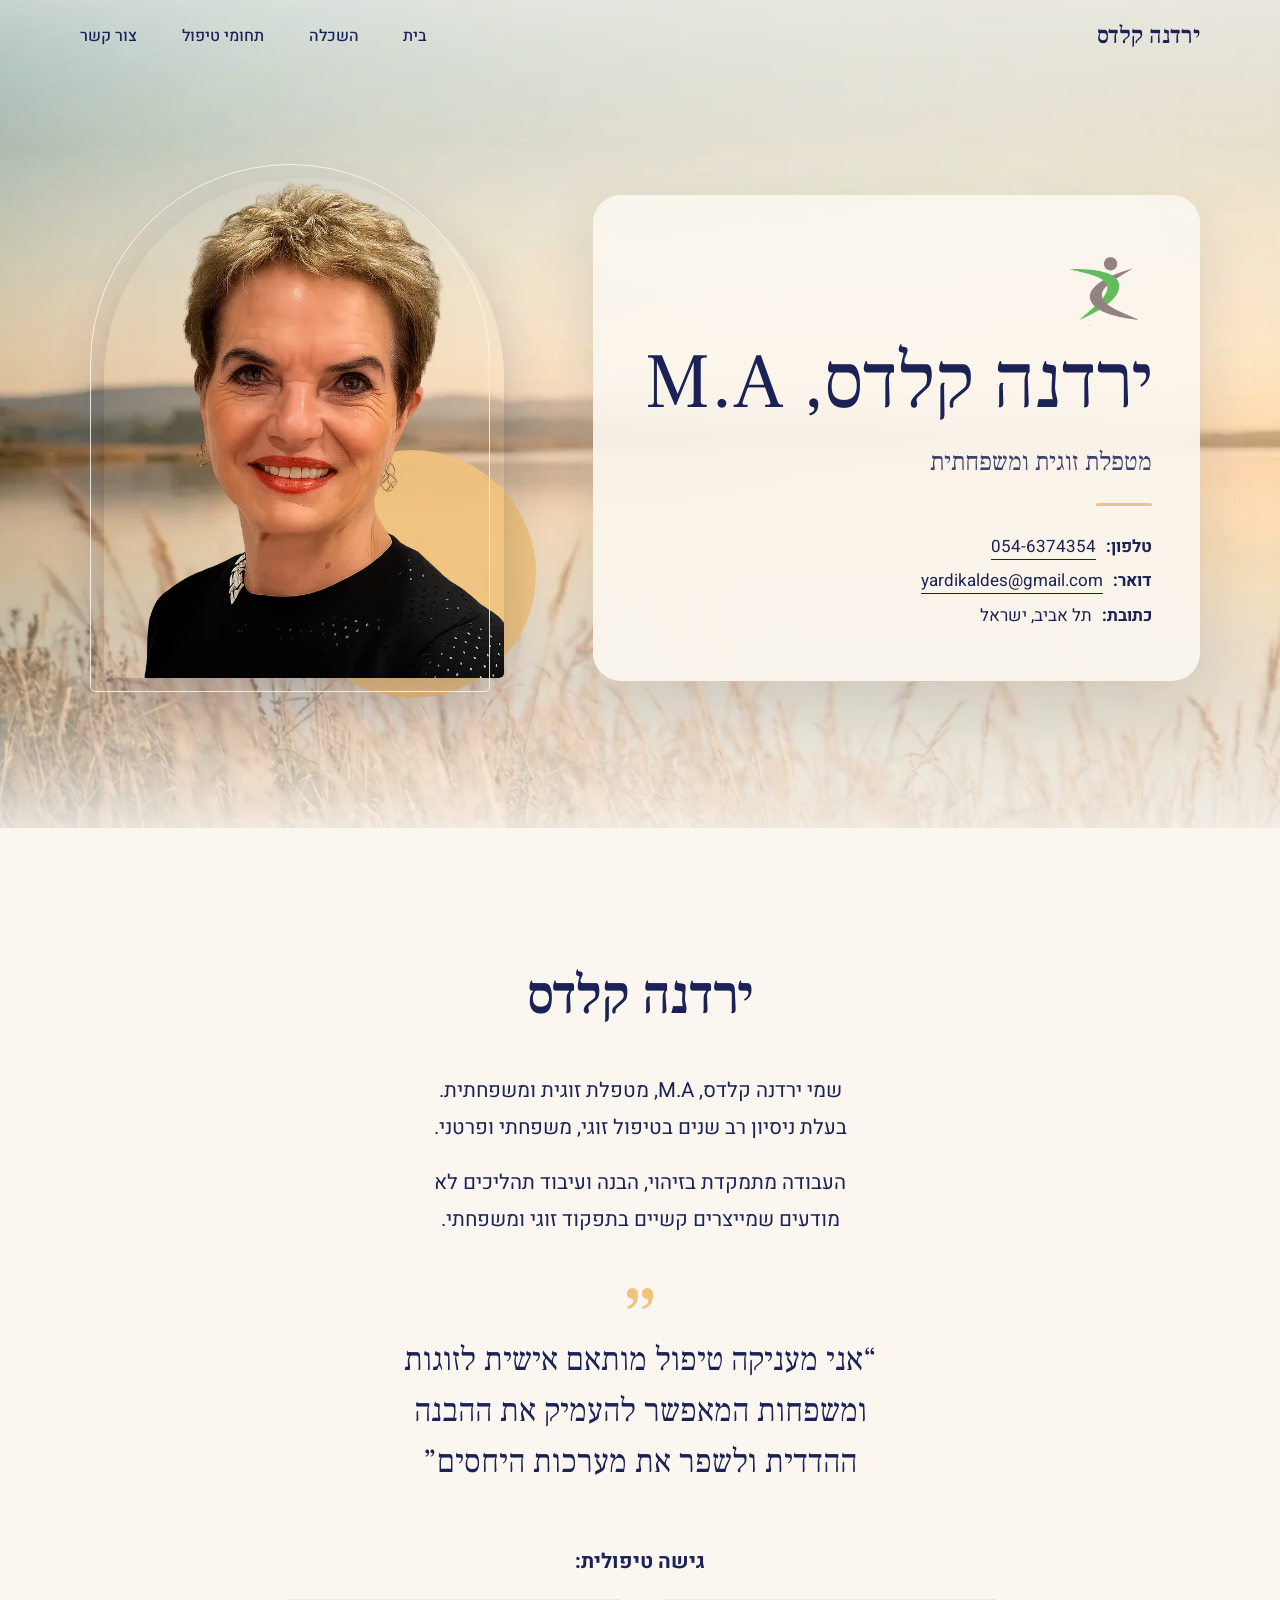
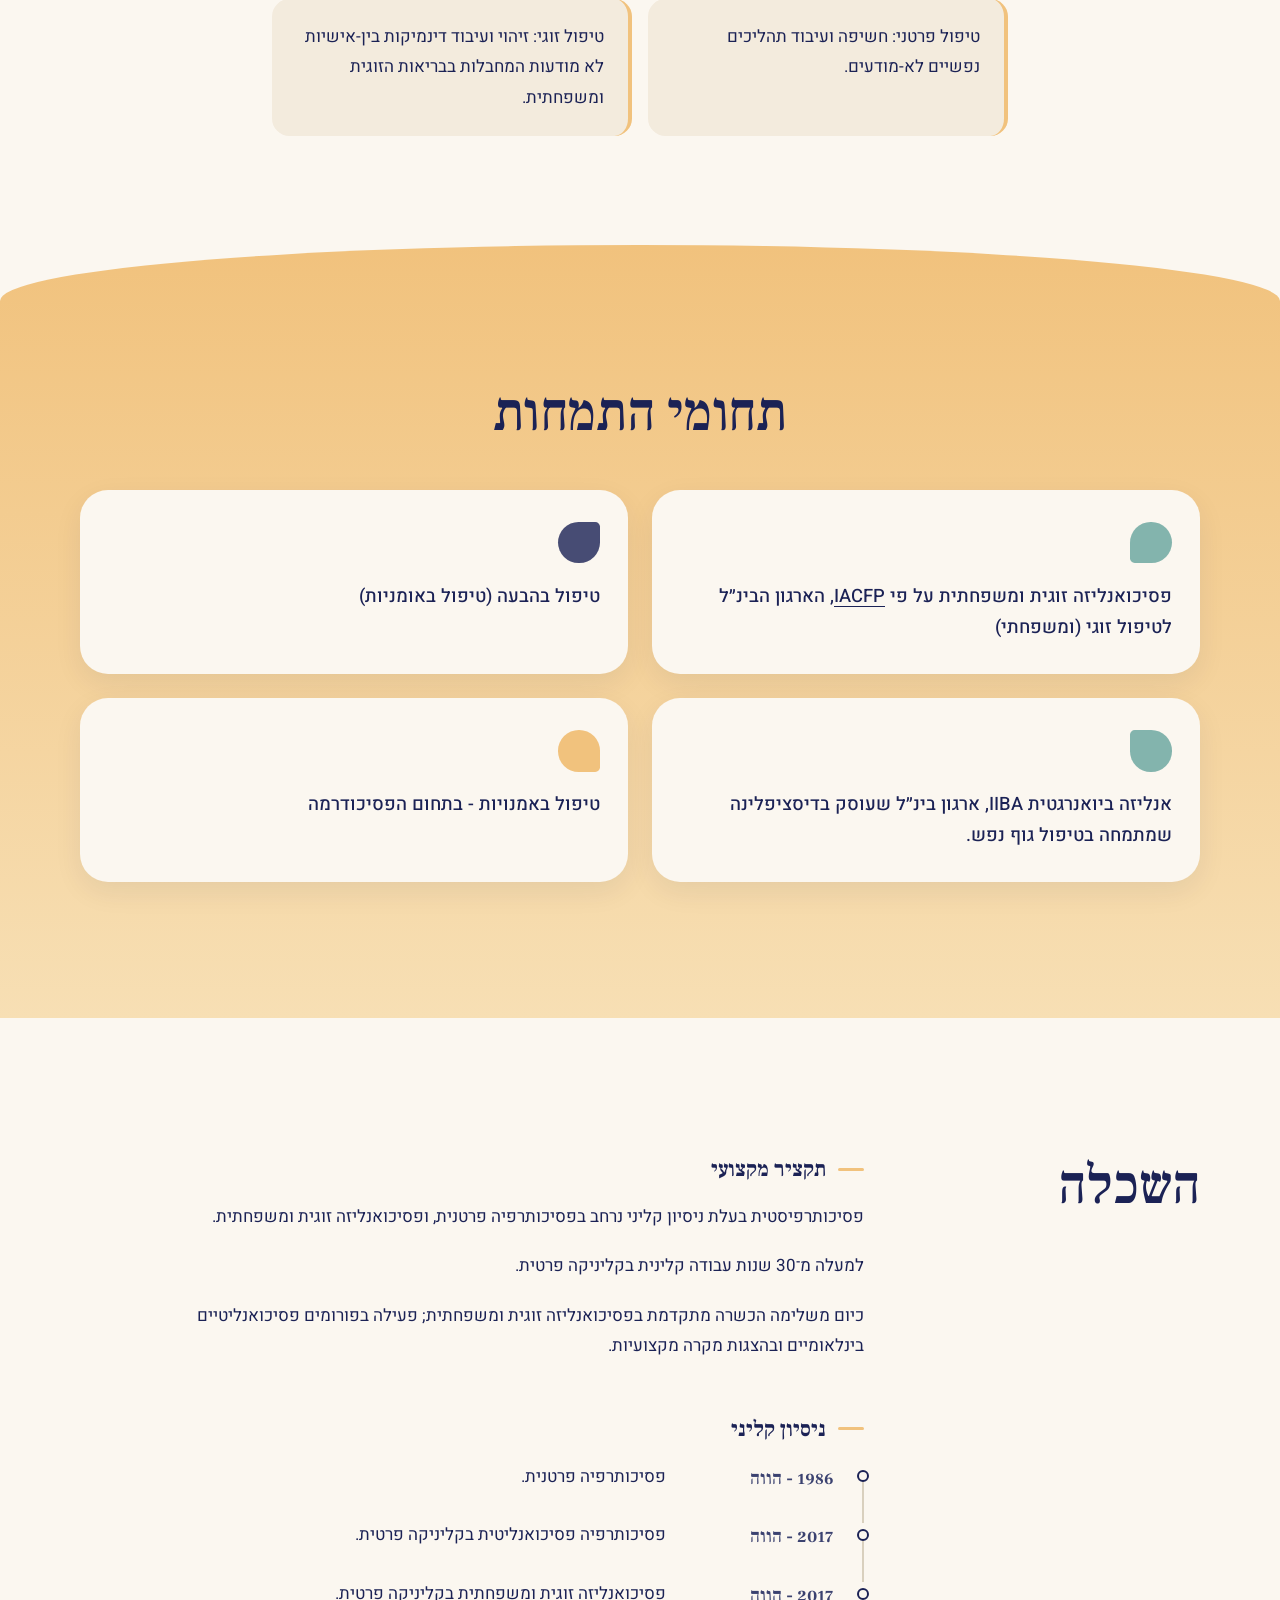
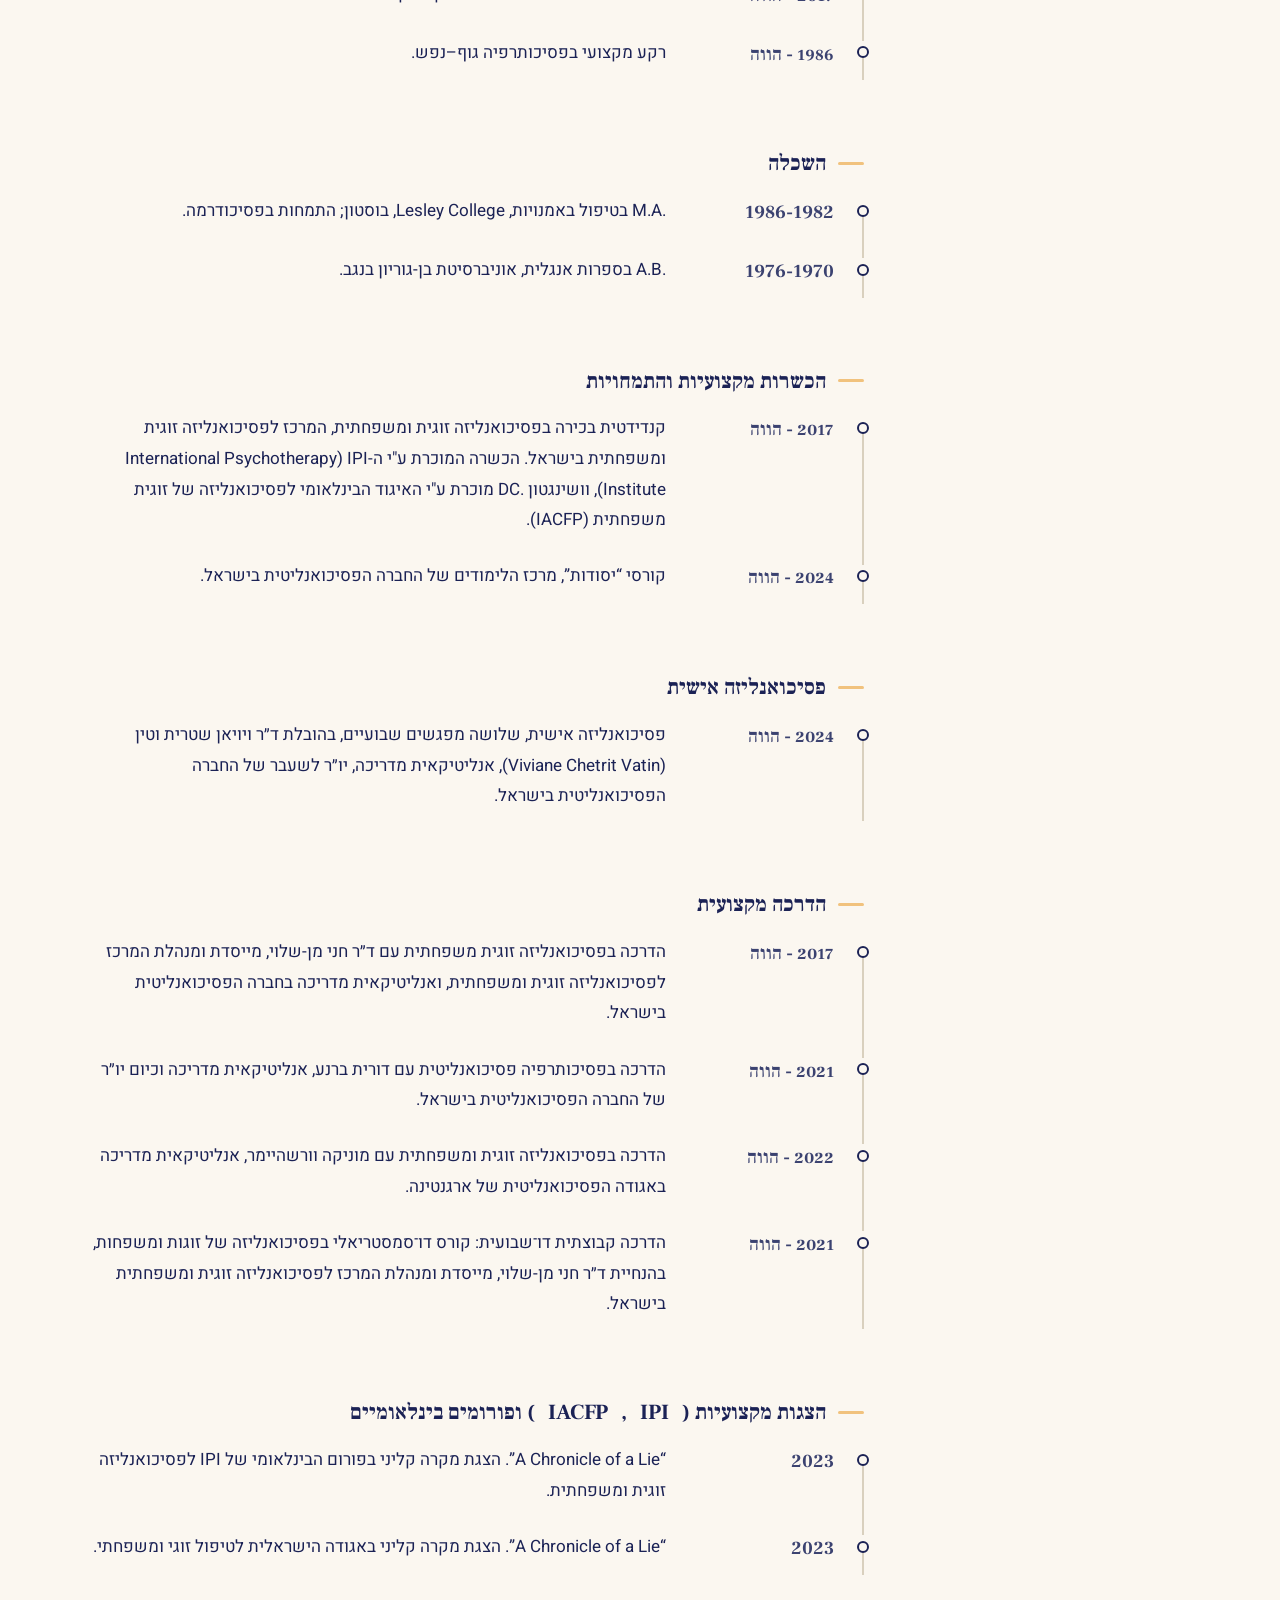
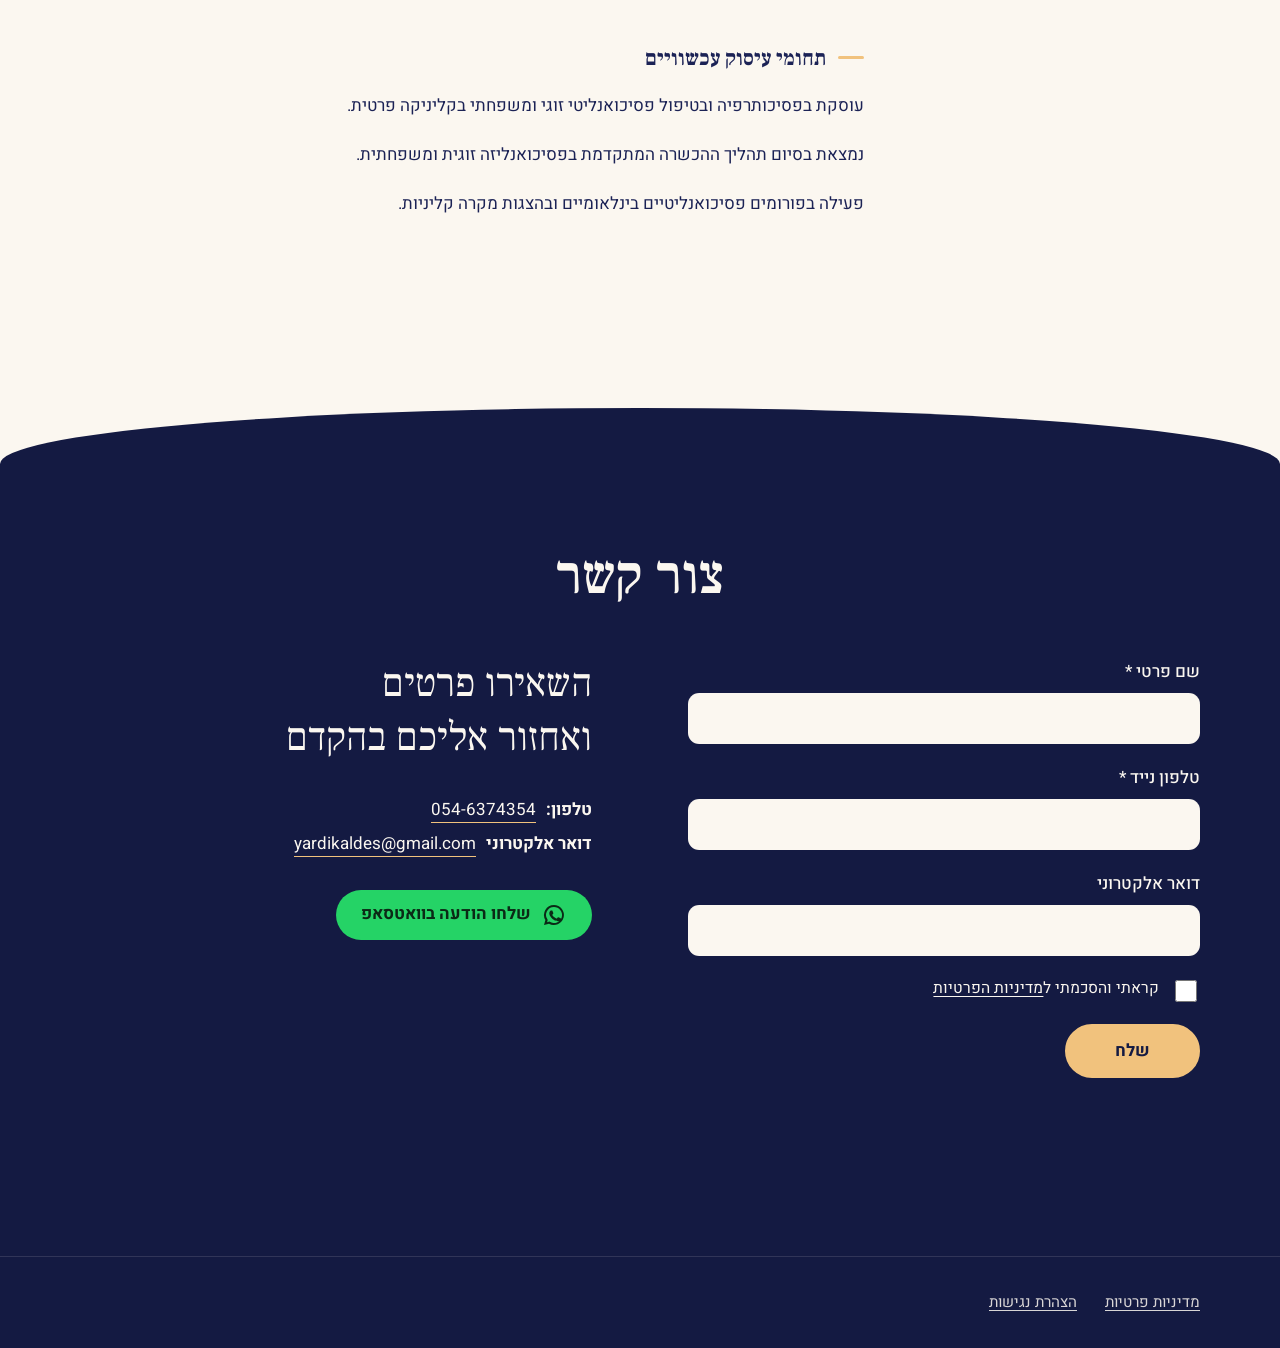
==== index.html @ c279a72e "Initial site: Hebrew single-page site for Yardena Kaldes Static HTML/CSS/JS generated from content/*" ====
<!DOCTYPE html>
<html lang="he" dir="rtl">
<head>
<meta charset="utf-8">
<meta name="viewport" content="width=device-width, initial-scale=1">
<title>ירדנה קלדס | מטפלת זוגית ומשפחתית</title>
<meta name="description" content="ירדנה קלדס M.A - מטפלת זוגית ומשפחתית">
<meta name="robots" content="noindex, nofollow">
<link rel="canonical" href="https://www.yardena-kaldes.com/">
<meta name="google-site-verification" content="xHPdpr_sbadGGnNC_z8FSd2xAfMQ8qjs7uREFKVyReg">
<meta property="og:title" content="ירדנה קלדס | מטפלת זוגית ומשפחתית">
<meta property="og:description" content="ירדנה קלדס M.A - מטפלת זוגית ומשפחתית">
<meta property="og:url" content="https://www.yardena-kaldes.com/">
<meta property="og:site_name" content="ירדנה קלדס">
<meta property="og:type" content="website">
<meta property="og:locale" content="he_IL">
<meta name="twitter:card" content="summary">
<link rel="icon" href="assets/favicon.svg" type="image/svg+xml">
<link rel="preload" href="fonts/heebo-hebrew-400-normal.woff2" as="font" type="font/woff2" crossorigin>
<link rel="stylesheet" href="css/fonts.css">
<link rel="stylesheet" href="css/style.css">
<script type="application/ld+json">{"@context":"https://schema.org","@type":"Psychotherapist","name":"ירדנה קלדס","jobTitle":"מטפלת זוגית ומשפחתית","telephone":"+972546374354","email":"yardikaldes@gmail.com","url":"https://www.yardena-kaldes.com/","address":{"@type":"PostalAddress","addressLocality":"תל אביב","addressCountry":"IL"}}</script>
</head>
<body>
<a class="skip-link" href="#main">לדלג לתוכן הראשי</a>
<header class="site-header">
  <div class="wrap header-inner">
    <a class="brand" href="#home">ירדנה קלדס</a>
    <button class="menu-toggle" type="button" aria-expanded="false" aria-controls="site-nav" data-open="תפריט" data-close="סגירת תפריט"><span class="menu-bars" aria-hidden="true"></span><span class="visually-hidden">תפריט</span></button>
    <nav id="site-nav" class="site-nav" aria-label="ניווט ראשי"><ul><li><a href="#home">בית</a></li><li><a href="#education">השכלה</a></li><li><a href="#specialties">תחומי טיפול</a></li><li><a href="#contact">צור קשר</a></li></ul></nav>
  </div>
</header>
<main id="main">
  <section id="home" class="hero" aria-labelledby="hero-title">
    <div class="hero-bg" aria-hidden="true"></div>
    <div class="wrap hero-inner">
      <div class="hero-card">
        <img class="hero-logo" src="assets/logo.webp" alt="" width="360" height="287">
        <h1 id="hero-title">ירדנה קלדס, M.A</h1>
        <p class="hero-sub">מטפלת זוגית ומשפחתית</p>
        <dl class="contact-list"><div><dt>טלפון:</dt><dd><a href="tel:+972546374354">054-6374354</a></dd></div><div><dt>דואר:</dt><dd><a href="mailto:yardikaldes@gmail.com">yardikaldes@gmail.com</a></dd></div><div><dt>כתובת:</dt><dd>תל אביב, ישראל</dd></div></dl>
      </div>
      <figure class="hero-portrait">
        <span class="portrait-disc" aria-hidden="true"></span>
        <span class="portrait-ring" aria-hidden="true"></span>
        <img class="hero-photo" src="assets/profile.webp" alt="ירדנה קלדס" width="720" height="970" fetchpriority="high">
      </figure>
    </div>
  </section>

  <section id="about" class="intro" aria-labelledby="about-title">
    <div class="wrap narrow reveal">
      <h2 id="about-title">ירדנה קלדס</h2>
      <p>שמי ירדנה קלדס, <bdi dir="ltr">M.A</bdi>, מטפלת זוגית ומשפחתית. בעלת ניסיון רב שנים בטיפול זוגי, משפחתי ופרטני.</p>
      <p>העבודה מתמקדת בזיהוי, הבנה ועיבוד תהליכים לא מודעים שמייצרים קשיים בתפקוד זוגי ומשפחתי.</p>
      <blockquote><p>“אני מעניקה טיפול מותאם אישית לזוגות ומשפחות המאפשר להעמיק את ההבנה ההדדית ולשפר את מערכות היחסים”</p></blockquote>
      <p class="approach-label">גישה טיפולית:</p>
      <ul class="approach"><li>טיפול פרטני: חשיפה ועיבוד תהליכים נפשיים לא-מודעים.</li><li>טיפול זוגי: זיהוי ועיבוד דינמיקות בין-אישיות לא מודעות המחבלות בבריאות הזוגית ומשפחתית.</li></ul>
    </div>
  </section>

  <section id="specialties" class="specialties" aria-labelledby="spec-title">
    <div class="wrap">
      <h2 id="spec-title">תחומי התמחות</h2>
      <ul class="cards"><li class="card reveal"><span class="card-mark" aria-hidden="true"></span><p>פסיכואנליזה זוגית ומשפחתית על פי <a href="https://aipcf.net/en" target="_blank" rel="noopener">IACFP</a>, הארגון הבינ״ל לטיפול זוגי (ומשפחתי)</p></li><li class="card reveal"><span class="card-mark" aria-hidden="true"></span><p>טיפול בהבעה (טיפול באומניות)</p></li><li class="card reveal"><span class="card-mark" aria-hidden="true"></span><p>אנליזה ביואנרגטית IIBA, ארגון בינ״ל שעוסק בדיסציפלינה שמתמחה בטיפול גוף נפש.</p></li><li class="card reveal"><span class="card-mark" aria-hidden="true"></span><p>טיפול באמנויות - בתחום הפסיכודרמה</p></li></ul>
    </div>
  </section>

  <section id="education" class="education" aria-labelledby="edu-title">
    <div class="wrap edu-layout">
      <div class="edu-head"><h2 id="edu-title">השכלה</h2></div>
      <div class="edu-body">
      <div class="edu-block reveal"><h3>תקציר מקצועי</h3><p>פסיכותרפיסטית בעלת ניסיון קליני נרחב בפסיכותרפיה פרטנית, ופסיכואנליזה זוגית ומשפחתית.</p><p>למעלה מ־30 שנות עבודה קלינית בקליניקה פרטית.</p><p>כיום משלימה הכשרה מתקדמת בפסיכואנליזה זוגית ומשפחתית; פעילה בפורומים פסיכואנליטיים בינלאומיים ובהצגות מקרה מקצועיות.</p></div>
      <div class="edu-block reveal"><h3>ניסיון קליני</h3><ol class="timeline"><li><span class="when">1986 - הווה</span><span class="what">פסיכותרפיה פרטנית.</span></li><li><span class="when">2017 - הווה</span><span class="what">פסיכותרפיה פסיכואנליטית בקליניקה פרטית.</span></li><li><span class="when">2017 - הווה</span><span class="what">פסיכואנליזה זוגית ומשפחתית בקליניקה פרטית.</span></li><li><span class="when">1986 - הווה</span><span class="what">רקע מקצועי בפסיכותרפיה גוף–נפש.</span></li></ol></div>
      <div class="edu-block reveal"><h3>השכלה</h3><ol class="timeline"><li><span class="when"><bdi dir="ltr">1986-1982</bdi></span><span class="what"><bdi dir="ltr">M.A.</bdi> בטיפול באמנויות, <bdi dir="ltr">Lesley College</bdi>, בוסטון; התמחות בפסיכודרמה.</span></li><li><span class="when"><bdi dir="ltr">1976-1970</bdi></span><span class="what"><bdi dir="ltr">A.B.</bdi> בספרות אנגלית, אוניברסיטת בן-גוריון בנגב.</span></li></ol></div>
      <div class="edu-block reveal"><h3>הכשרות מקצועיות והתמחויות</h3><ol class="timeline"><li><span class="when">2017 - הווה</span><span class="what">קנדידטית בכירה בפסיכואנליזה זוגית ומשפחתית, המרכז לפסיכואנליזה זוגית ומשפחתית בישראל. הכשרה המוכרת ע&quot;י ה-<bdi dir="ltr">IPI</bdi> (<bdi dir="ltr">International Psychotherapy Institute</bdi>), וושינגטון <bdi dir="ltr">DC.</bdi> מוכרת ע&quot;י האיגוד הבינלאומי לפסיכואנליזה של זוגית משפחתית (<bdi dir="ltr">IACFP</bdi>).</span></li><li><span class="when">2024 - הווה</span><span class="what">קורסי “יסודות”, מרכז הלימודים של החברה הפסיכואנליטית בישראל.</span></li></ol></div>
      <div class="edu-block reveal"><h3>פסיכואנליזה אישית</h3><ol class="timeline"><li><span class="when">2024 - הווה</span><span class="what">פסיכואנליזה אישית, שלושה מפגשים שבועיים, בהובלת ד״ר ויויאן שטרית וטין (<bdi dir="ltr">Viviane Chetrit Vatin</bdi>), אנליטיקאית מדריכה, יו״ר לשעבר של החברה הפסיכואנליטית בישראל.</span></li></ol></div>
      <div class="edu-block reveal"><h3>הדרכה מקצועית</h3><ol class="timeline"><li><span class="when">2017 - הווה</span><span class="what">הדרכה בפסיכואנליזה זוגית משפחתית עם ד״ר חני מן-שלוי, מייסדת ומנהלת המרכז לפסיכואנליזה זוגית ומשפחתית, ואנליטיקאית מדריכה בחברה הפסיכואנליטית בישראל.</span></li><li><span class="when">2021 - הווה</span><span class="what">הדרכה בפסיכותרפיה פסיכואנליטית עם דורית ברנע, אנליטיקאית מדריכה וכיום יו״ר של החברה הפסיכואנליטית בישראל.</span></li><li><span class="when">2022 - הווה</span><span class="what">הדרכה בפסיכואנליזה זוגית ומשפחתית עם מוניקה וורשהיימר, אנליטיקאית מדריכה באגודה הפסיכואנליטית של ארגנטינה.</span></li><li><span class="when">2021 - הווה</span><span class="what">הדרכה קבוצתית דו־שבועית: קורס דו־סמסטריאלי בפסיכואנליזה של זוגות ומשפחות, בהנחיית ד״ר חני מן-שלוי, מייסדת ומנהלת המרכז לפסיכואנליזה זוגית ומשפחתית בישראל.</span></li></ol></div>
      <div class="edu-block reveal"><h3>הצגות מקצועיות (<bdi dir="ltr">IPI</bdi>, <bdi dir="ltr">IACFP</bdi>) ופורומים בינלאומיים</h3><ol class="timeline"><li><span class="when">2023</span><span class="what">“<bdi dir="ltr">A Chronicle of a Lie</bdi>”. הצגת מקרה קליני בפורום הבינלאומי של <bdi dir="ltr">IPI</bdi> לפסיכואנליזה זוגית ומשפחתית.</span></li><li><span class="when">2023</span><span class="what">“<bdi dir="ltr">A Chronicle of a Lie</bdi>”. הצגת מקרה קליני באגודה הישראלית לטיפול זוגי ומשפחתי.</span></li></ol></div>
      <div class="edu-block reveal"><h3>תחומי עיסוק עכשוויים</h3><p>עוסקת בפסיכותרפיה ובטיפול פסיכואנליטי זוגי ומשפחתי בקליניקה פרטית.</p><p>נמצאת בסיום תהליך ההכשרה המתקדמת בפסיכואנליזה זוגית ומשפחתית.</p><p>פעילה בפורומים פסיכואנליטיים בינלאומיים ובהצגות מקרה קליניות.</p></div>
      </div>
    </div>
  </section>

  <section id="contact" class="contact" aria-labelledby="contact-title">
    <div class="wrap contact-inner">
      <h2 id="contact-title">צור קשר</h2>
      <div class="contact-grid">
        <form name="contact" method="POST" action="thanks.html" data-netlify="true" netlify-honeypot="bot-field" class="contact-form" data-success="ההודעה התקבלה" data-error="לא הצלחנו לשלוח את ההודעה. אפשר לפנות בטלפון או במייל.">
          <input type="hidden" name="form-name" value="contact">
          <p class="hp" aria-hidden="true"><label>Do not fill this out <input name="bot-field" tabindex="-1" autocomplete="off"></label></p>
          <div class="field"><label for="f-name">שם פרטי <span aria-hidden="true">*</span></label><input id="f-name" name="name" type="text" autocomplete="given-name" required aria-required="true"></div>
          <div class="field"><label for="f-phone">טלפון נייד <span aria-hidden="true">*</span></label><input id="f-phone" name="phone" type="tel" autocomplete="tel" dir="ltr" required aria-required="true"></div>
          <div class="field"><label for="f-email">דואר אלקטרוני</label><input id="f-email" name="email" type="email" autocomplete="email" dir="ltr"></div>
          <div class="field consent"><input id="f-consent" name="consent" type="checkbox" required aria-required="true"><label for="f-consent">קראתי והסכמתי ל<a href="privacy.html">מדיניות הפרטיות</a></label></div>
          <button type="submit">שלח</button>
          <p class="form-status" role="status" aria-live="polite"></p>
        </form>
        <div class="contact-details">
          <p class="lead">השאירו פרטים ואחזור אליכם בהקדם</p>
          <dl class="contact-list">
            <div><dt>טלפון:</dt><dd><a href="tel:+972546374354">054-6374354</a></dd></div>
            <div><dt>דואר אלקטרוני</dt><dd><a href="mailto:yardikaldes@gmail.com">yardikaldes@gmail.com</a></dd></div>
          </dl>
          <a class="btn-wa" href="https://wa.me/972546374354" target="_blank" rel="noopener"><svg viewBox="0 0 24 24" aria-hidden="true" focusable="false"><path fill="currentColor" d="M12 2a10 10 0 0 0-8.6 15.1L2 22l5-1.3A10 10 0 1 0 12 2Zm0 2a8 8 0 1 1-4.2 14.8l-.3-.2-2.4.6.6-2.3-.2-.3A8 8 0 0 1 12 4Zm-3 3.6c-.2 0-.5.1-.7.4-.3.3-1 1-1 2.4s1 2.8 1.2 3c.1.2 2 3.1 4.9 4.2 2.4.9 2.9.7 3.4.7.5-.1 1.7-.7 1.9-1.4.2-.7.2-1.2.2-1.4-.1-.1-.3-.2-.7-.4l-1.8-.9c-.3-.1-.5-.1-.7.2l-.8 1c-.2.2-.3.2-.6.1-.3-.2-1.2-.5-2.3-1.4-.8-.7-1.4-1.6-1.6-1.9-.1-.3 0-.4.1-.6l.5-.6c.1-.2.2-.3.3-.5.1-.2 0-.4 0-.5l-.8-2c-.2-.5-.4-.4-.6-.4Z"/></svg><span>שלחו הודעה בוואטסאפ</span></a>
        </div>
      </div>
    </div>
  </section>
</main>
<footer class="site-footer"><div class="wrap">
  <nav aria-label="מידע משפטי"><a href="privacy.html">מדיניות פרטיות</a> <a href="accessibility.html">הצהרת נגישות</a></nav>
</div></footer>
<!-- Accessibility widget (third-party, supplements the accessible build and does not replace it). Licence account is currently the site builder's, to be moved to the client. -->
<script src="https://cdn.enable.co.il/licenses/enable-L7759c07xz526q-1017-84226/init.js"></script>
<script src="js/main.js" defer></script>
</body>
</html>
---- css/fonts.css ----
@font-face{font-family:"Heebo";font-weight:300;font-style:normal;font-display:swap;src:url("../fonts/heebo-hebrew-300-normal.woff2") format("woff2");unicode-range:U+0590-05FF,U+200C-2010,U+20AA,U+25CC,U+FB1D-FB4F}
@font-face{font-family:"Heebo";font-weight:300;font-style:normal;font-display:swap;src:url("../fonts/heebo-latin-300-normal.woff2") format("woff2");unicode-range:U+0000-00FF,U+0131,U+0152-0153,U+02BB-02BC,U+02C6,U+02DA,U+02DC,U+2000-206F,U+2074,U+20AC,U+2122,U+2191,U+2193,U+2212,U+2215,U+FEFF,U+FFFD}
@font-face{font-family:"Heebo";font-weight:400;font-style:normal;font-display:swap;src:url("../fonts/heebo-hebrew-400-normal.woff2") format("woff2");unicode-range:U+0590-05FF,U+200C-2010,U+20AA,U+25CC,U+FB1D-FB4F}
@font-face{font-family:"Heebo";font-weight:400;font-style:normal;font-display:swap;src:url("../fonts/heebo-latin-400-normal.woff2") format("woff2");unicode-range:U+0000-00FF,U+0131,U+0152-0153,U+02BB-02BC,U+02C6,U+02DA,U+02DC,U+2000-206F,U+2074,U+20AC,U+2122,U+2191,U+2193,U+2212,U+2215,U+FEFF,U+FFFD}
@font-face{font-family:"Heebo";font-weight:500;font-style:normal;font-display:swap;src:url("../fonts/heebo-hebrew-500-normal.woff2") format("woff2");unicode-range:U+0590-05FF,U+200C-2010,U+20AA,U+25CC,U+FB1D-FB4F}
@font-face{font-family:"Heebo";font-weight:500;font-style:normal;font-display:swap;src:url("../fonts/heebo-latin-500-normal.woff2") format("woff2");unicode-range:U+0000-00FF,U+0131,U+0152-0153,U+02BB-02BC,U+02C6,U+02DA,U+02DC,U+2000-206F,U+2074,U+20AC,U+2122,U+2191,U+2193,U+2212,U+2215,U+FEFF,U+FFFD}
@font-face{font-family:"Heebo";font-weight:700;font-style:normal;font-display:swap;src:url("../fonts/heebo-hebrew-700-normal.woff2") format("woff2");unicode-range:U+0590-05FF,U+200C-2010,U+20AA,U+25CC,U+FB1D-FB4F}
@font-face{font-family:"Heebo";font-weight:700;font-style:normal;font-display:swap;src:url("../fonts/heebo-latin-700-normal.woff2") format("woff2");unicode-range:U+0000-00FF,U+0131,U+0152-0153,U+02BB-02BC,U+02C6,U+02DA,U+02DC,U+2000-206F,U+2074,U+20AC,U+2122,U+2191,U+2193,U+2212,U+2215,U+FEFF,U+FFFD}
@font-face{font-family:"Frank Ruhl Libre";font-weight:400;font-style:normal;font-display:swap;src:url("../fonts/frank-ruhl-libre-hebrew-400-normal.woff2") format("woff2");unicode-range:U+0590-05FF,U+200C-2010,U+20AA,U+25CC,U+FB1D-FB4F}
@font-face{font-family:"Frank Ruhl Libre";font-weight:400;font-style:normal;font-display:swap;src:url("../fonts/frank-ruhl-libre-latin-400-normal.woff2") format("woff2");unicode-range:U+0000-00FF,U+0131,U+0152-0153,U+02BB-02BC,U+02C6,U+02DA,U+02DC,U+2000-206F,U+2074,U+20AC,U+2122,U+2191,U+2193,U+2212,U+2215,U+FEFF,U+FFFD}
@font-face{font-family:"Frank Ruhl Libre";font-weight:500;font-style:normal;font-display:swap;src:url("../fonts/frank-ruhl-libre-hebrew-500-normal.woff2") format("woff2");unicode-range:U+0590-05FF,U+200C-2010,U+20AA,U+25CC,U+FB1D-FB4F}
@font-face{font-family:"Frank Ruhl Libre";font-weight:500;font-style:normal;font-display:swap;src:url("../fonts/frank-ruhl-libre-latin-500-normal.woff2") format("woff2");unicode-range:U+0000-00FF,U+0131,U+0152-0153,U+02BB-02BC,U+02C6,U+02DA,U+02DC,U+2000-206F,U+2074,U+20AC,U+2122,U+2191,U+2193,U+2212,U+2215,U+FEFF,U+FFFD}
@font-face{font-family:"Frank Ruhl Libre";font-weight:700;font-style:normal;font-display:swap;src:url("../fonts/frank-ruhl-libre-hebrew-700-normal.woff2") format("woff2");unicode-range:U+0590-05FF,U+200C-2010,U+20AA,U+25CC,U+FB1D-FB4F}
@font-face{font-family:"Frank Ruhl Libre";font-weight:700;font-style:normal;font-display:swap;src:url("../fonts/frank-ruhl-libre-latin-700-normal.woff2") format("woff2");unicode-range:U+0000-00FF,U+0131,U+0152-0153,U+02BB-02BC,U+02C6,U+02DA,U+02DC,U+2000-206F,U+2074,U+20AC,U+2122,U+2191,U+2193,U+2212,U+2215,U+FEFF,U+FFFD}
---- css/style.css ----
/* Yardena Kaldes: warm editorial clinic. Calm, spacious, quietly crafted. Mobile first, RTL via logical properties. */
:root {
  --ink: #1b2255;
  --ink-soft: #3b4270;
  --night: #141a42;
  --cream: #fbf7f0;
  --sand: #f3ebdd;
  --amber: #f1c27d;
  --amber-soft: #f7dfb4;
  --teal: #6fa8a2;
  --teal-soft: #dbebe8;
  --line: #d9d0be;
  --focus: #b4541a;
  --font-body: "Heebo", "Arial Hebrew", Arial, sans-serif;
  --font-head: "Frank Ruhl Libre", "Heebo", Georgia, serif;
  --gutter: clamp(1.25rem, 5vw, 3rem);
  --space-section: clamp(4.5rem, 11vw, 8.5rem);
  --radius: 1.75rem;
  --ease: cubic-bezier(.22, .7, .2, 1);
}

*, *::before, *::after { box-sizing: border-box; }
html { scroll-behavior: smooth; scroll-padding-top: 5.5rem; -webkit-text-size-adjust: 100%; }
body { margin: 0; background: var(--cream); color: var(--ink); font-family: var(--font-body); font-size: 1.0625rem; line-height: 1.8; }
img { max-width: 100%; height: auto; display: block; }
a { color: inherit; text-underline-offset: 0.22em; text-decoration-thickness: 1px; }
a:hover { text-decoration-thickness: 2px; }
:focus-visible { outline: 3px solid var(--focus); outline-offset: 3px; border-radius: 3px; }
.visually-hidden { position: absolute !important; width: 1px; height: 1px; margin: -1px; padding: 0; overflow: hidden; clip: rect(0 0 0 0); white-space: nowrap; border: 0; }
.wrap { width: 100%; max-width: 76rem; margin-inline: auto; padding-inline: var(--gutter); }
.narrow { max-width: 52rem; }

h1, h2, h3 { font-family: var(--font-head); font-weight: 500; line-height: 1.2; margin: 0 0 0.7em; }
h2 { font-size: clamp(2.1rem, 5.5vw, 3.4rem); letter-spacing: -0.005em; }
h3 { font-size: 1.35rem; font-weight: 700; line-height: 1.4; }
p { margin: 0 0 1.1em; text-wrap: pretty; }
h1, h2, h3, blockquote p, .lead { text-wrap: balance; }

.skip-link { position: absolute; inset-inline-start: 1rem; top: -5rem; z-index: 200; background: var(--ink); color: #fff; padding: 0.7rem 1.1rem; border-radius: 0 0 8px 8px; }
.skip-link:focus { top: 0; }

/* Header: floats over the hero, settles into cream on scroll */
.site-header { position: fixed; inset-inline: 0; top: 0; z-index: 100; transition: background .35s var(--ease), box-shadow .35s var(--ease); }
.site-header.is-scrolled, .site-header.is-solid { background: rgba(251, 247, 240, 0.94); backdrop-filter: blur(8px); box-shadow: 0 1px 0 var(--line); }
.header-inner { display: flex; align-items: center; justify-content: space-between; min-height: 4.5rem; gap: 1rem; }
.brand { font-family: var(--font-head); font-size: 1.5rem; font-weight: 500; text-decoration: none; }
.menu-toggle { width: 2.9rem; height: 2.9rem; border: 1px solid var(--line); border-radius: 50%; background: var(--cream); display: grid; place-items: center; cursor: pointer; }
.menu-bars, .menu-bars::before, .menu-bars::after { display: block; width: 1.2rem; height: 2px; background: var(--ink); content: ""; transition: transform .25s var(--ease); }
.menu-bars { position: relative; }
.menu-bars::before { position: absolute; top: -6px; }
.menu-bars::after { position: absolute; top: 6px; }
.menu-toggle[aria-expanded="true"] .menu-bars { background: transparent; }
.menu-toggle[aria-expanded="true"] .menu-bars::before { transform: translateY(6px) rotate(45deg); }
.menu-toggle[aria-expanded="true"] .menu-bars::after { transform: translateY(-6px) rotate(-45deg); }
.site-nav { position: absolute; inset-inline: 0; top: 100%; background: var(--cream); border-bottom: 1px solid var(--line); display: none; }
.site-nav.is-open { display: block; }
.site-nav ul { list-style: none; margin: 0; padding: 0.5rem var(--gutter) 1.25rem; }
.site-nav a { display: block; padding: 0.8rem 0; text-decoration: none; font-weight: 500; font-size: 1.1rem; }
@media (min-width: 52rem) {
  .menu-toggle { display: none; }
  .site-nav { position: static; display: block; background: none; border: 0; }
  .site-nav ul { display: flex; gap: clamp(1.5rem, 3.5vw, 3rem); padding: 0; }
  .site-nav a { position: relative; padding: 0.4rem 0; font-size: 1rem; }
  .site-nav a::after { content: ""; position: absolute; inset-inline: 0; bottom: 0; height: 2px; background: var(--amber); transform: scaleX(0); transform-origin: right; transition: transform .35s var(--ease); }
  .site-nav a:hover::after, .site-nav a:focus-visible::after { transform: scaleX(1); }
}

/* Hero: soft landscape plate, a calm card, an arched portrait */
.hero { position: relative; isolation: isolate; overflow: hidden; min-height: min(92svh, 62rem); display: flex; align-items: center; padding-block: 7rem 4rem; }
.hero-bg { position: absolute; inset: -4% 0; z-index: -1; background: linear-gradient(180deg, #b4d0d2 0%, #d9dccb 38%, #efdfc6 72%, var(--cream) 100%); will-change: transform; }
.hero-bg::after { content: ""; position: absolute; inset-inline: 0; bottom: 0; height: 64%; background: url("../assets/hero-bg-sm.webp") 62% 100% / cover no-repeat; -webkit-mask-image: linear-gradient(180deg, transparent 0, #000 28%); mask-image: linear-gradient(180deg, transparent 0, #000 28%); }
@media (min-width: 40rem) { .hero-bg::after { height: 100%; background-image: url("../assets/hero-bg.webp"); background-position: center bottom; -webkit-mask-image: none; mask-image: none; } }
.hero-bg::before { content: ""; position: absolute; inset: 0; z-index: 1; background: linear-gradient(180deg, rgba(251, 247, 240, .7) 0, rgba(251, 247, 240, 0) 20%, rgba(251, 247, 240, 0) 66%, var(--cream) 100%); }
.hero-inner { display: grid; gap: 2.5rem; align-items: center; width: 100%; }
.hero-card { background: rgba(251, 247, 240, 0.9); backdrop-filter: blur(10px); border-radius: var(--radius); padding: clamp(1.75rem, 4vw, 3rem); box-shadow: 0 1.5rem 4rem rgba(20, 26, 66, 0.12); }
.hero-logo { width: clamp(4.5rem, 12vw, 6.5rem); height: auto; margin-bottom: 1rem; }
.hero h1 { font-size: clamp(2.6rem, 8vw, 4.9rem); font-weight: 400; line-height: 1.05; margin-bottom: 0.2em; }
.hero-sub { font-family: var(--font-head); font-size: clamp(1.25rem, 2.6vw, 1.6rem); color: var(--ink-soft); margin-bottom: 1.5rem; }
.hero-sub::after { content: ""; display: block; width: 3.5rem; height: 3px; background: var(--amber); margin-top: 1.1rem; border-radius: 2px; }
.contact-list { margin: 0; }
.contact-list > div { display: flex; flex-wrap: wrap; gap: 0.6rem; padding-block: 0.12rem; }
.contact-list dt { font-weight: 700; }
.contact-list dd { margin: 0; }
.contact-list a { text-decoration: none; border-bottom: 1px solid currentColor; }
.contact-list a:hover { border-bottom-width: 2px; }

.hero-portrait { position: relative; margin: 0; width: min(100%, 22rem); margin-inline: auto; padding: 0 0 1.25rem; }
.hero-photo { position: relative; z-index: 2; width: 100%; aspect-ratio: 4 / 5; object-fit: cover; object-position: top center; border-radius: 999px 999px 1.5rem 1.5rem; box-shadow: 0 1.75rem 3.5rem rgba(20, 26, 66, 0.22); }
.portrait-disc { position: absolute; z-index: 1; inset-inline-start: -8%; bottom: 0; width: 62%; aspect-ratio: 1; border-radius: 50%; background: var(--amber); opacity: 0.9; }
.portrait-ring { position: absolute; z-index: 3; inset: -0.9rem 0.9rem 0.4rem -0.9rem; border: 1.5px solid rgba(251, 247, 240, 0.85); border-radius: 999px 999px 1.7rem 1.7rem; pointer-events: none; }
@media (min-width: 52rem) {
  .hero-inner { grid-template-columns: 1.15fr 0.85fr; gap: 4rem; }
  .hero-portrait { margin-inline: 0; width: min(100%, 25rem); justify-self: center; }
}

/* Intro */
.intro { padding-block: var(--space-section) calc(var(--space-section) * 0.8); }
.intro h2 { text-align: center; margin-bottom: 0.8em; }
.intro p { font-size: 1.28rem; text-align: center; text-wrap: balance; max-width: 38rem; margin-inline: auto; margin-bottom: 0.9em; }
blockquote { position: relative; margin: 3.25rem auto 3rem; max-width: 42rem; padding: 2.8rem 1rem 0.5rem; text-align: center; }
blockquote::before { content: "\201D"; position: absolute; top: -0.9rem; inset-inline: 0; font-family: var(--font-head); font-size: 6rem; line-height: 1; color: var(--amber); }
.intro blockquote p { margin: 0 auto; max-width: none; font-family: var(--font-head); font-size: clamp(1.5rem, 3.4vw, 2.05rem); line-height: 1.55; font-weight: 400; }
.approach-label { font-weight: 700; margin-bottom: 1rem; text-align: center; }
.approach { list-style: none; margin: 0; padding: 0; display: grid; gap: 1rem; }
.approach li { padding: 1.4rem 1.5rem; background: var(--sand); border-radius: 1.1rem; border-inline-start: 4px solid var(--amber); }
@media (min-width: 44rem) { .approach { grid-template-columns: 1fr 1fr; } }

/* Specialties */
.specialties { position: relative; background: linear-gradient(180deg, var(--amber) 0%, var(--amber-soft) 100%); padding-block: var(--space-section); border-radius: 50% 50% 0 0 / 3.5rem 3.5rem 0 0; }
.specialties h2 { text-align: center; margin-bottom: 2.75rem; }
.cards { list-style: none; margin: 0; padding: 0; display: grid; gap: 1.1rem; }
.card { position: relative; background: var(--cream); border-radius: var(--radius); padding: 2rem 1.75rem 1.9rem; font-weight: 500; font-size: 1.15rem; line-height: 1.7; box-shadow: 0 0.6rem 1.8rem rgba(20, 26, 66, 0.07); transition: transform .4s var(--ease), box-shadow .4s var(--ease); }
.card p { margin: 0; }
.card:hover { transform: translateY(-4px); box-shadow: 0 1.2rem 2.6rem rgba(20, 26, 66, 0.12); }
.card-mark { display: block; width: 2.6rem; height: 2.6rem; margin-bottom: 1.1rem; border-radius: 50% 50% 50% 0.3rem; background: var(--teal); opacity: 0.85; }
.card:nth-child(2) .card-mark { border-radius: 50% 0.3rem 50% 50%; background: var(--ink); opacity: 0.8; }
.card:nth-child(3) .card-mark { border-radius: 0.3rem 50% 50% 50%; }
.card:nth-child(4) .card-mark { border-radius: 50% 50% 0.3rem 50%; background: var(--amber); opacity: 1; }
@media (min-width: 44rem) { .cards { grid-template-columns: 1fr 1fr; gap: 1.5rem; } }

/* Education */
.education { padding-block: var(--space-section); }
.edu-layout { display: grid; gap: 2.5rem; }
.edu-head h2 { margin: 0; }
.edu-block { margin-bottom: 3.25rem; }
.edu-block h3 { display: flex; align-items: center; gap: 0.8rem; margin-bottom: 1.1rem; }
.edu-block h3::before { content: ""; flex: none; width: 1.6rem; height: 3px; border-radius: 2px; background: var(--amber); }
.edu-block p { max-width: 42rem; }
.timeline { list-style: none; margin: 0; padding: 0; }
.timeline li { position: relative; display: grid; gap: 0.15rem; padding: 0 1.5rem 1.6rem 0; border-inline-start: 0; }
.timeline li::before { content: ""; position: absolute; inset-inline-start: 0; top: 0.65rem; bottom: -0.2rem; width: 2px; background: var(--line); }
.timeline li::after { content: ""; position: absolute; inset-inline-start: -0.32rem; top: 0.55rem; width: 0.75rem; height: 0.75rem; border-radius: 50%; background: var(--cream); border: 2px solid var(--ink); }
.timeline li { padding-inline-start: 1.9rem; padding-inline-end: 0; }
.timeline li:last-child::before { bottom: 1rem; }
.when { font-family: var(--font-head); font-weight: 700; font-size: 1.15rem; color: var(--ink-soft); white-space: nowrap; }
.what { max-width: 40rem; }
@media (min-width: 60rem) {
  .edu-layout { grid-template-columns: 16rem 1fr; gap: 5rem; align-items: start; }
  .edu-head { position: sticky; top: 7rem; }
  .timeline li { grid-template-columns: 9rem 1fr; gap: 1.5rem; }
}

/* Contact: the page settles into a deep, quiet close */
.contact { background: var(--night); color: var(--cream); padding-block: var(--space-section); border-radius: 50% 50% 0 0 / 3.5rem 3.5rem 0 0; }
.contact h2 { text-align: center; margin-bottom: 3rem; }
.contact-grid { display: grid; gap: 3rem; }
@media (min-width: 52rem) { .contact-grid { grid-template-columns: 1fr 1fr; gap: 6rem; align-items: start; } }
.lead { font-family: var(--font-head); font-size: clamp(1.7rem, 4vw, 2.5rem); line-height: 1.35; margin-bottom: 1.75rem; }
.contact .contact-list a { border-bottom-color: var(--amber); }
.field { margin-bottom: 1.2rem; }
.field label { display: block; margin-bottom: 0.35rem; font-weight: 500; }
.field input[type="text"], .field input[type="tel"], .field input[type="email"] {
  width: 100%; min-height: 3.1rem; padding: 0.5rem 0.9rem; font: inherit; color: var(--ink);
  background: var(--cream); border: 2px solid transparent; border-radius: 0.7rem;
}
.field input:focus-visible { outline: 3px solid var(--amber); outline-offset: 2px; }
.field.consent { display: flex; gap: 0.7rem; align-items: flex-start; }
.field.consent input { width: 1.4rem; height: 1.4rem; margin-top: 0.3rem; accent-color: var(--amber); flex: none; }
.field.consent label { margin: 0; font-weight: 400; font-size: 0.98rem; }
button[type="submit"] { min-height: 3.1rem; padding: 0.6rem 3rem; font: inherit; font-weight: 700; color: var(--night); background: var(--amber); border: 2px solid var(--amber); border-radius: 999px; cursor: pointer; transition: background .25s var(--ease), color .25s var(--ease), transform .25s var(--ease); }
button[type="submit"]:hover { background: transparent; color: var(--amber); }
button[type="submit"]:active { transform: scale(0.98); }
.form-status { margin: 1rem 0 0; font-weight: 500; min-height: 1.5em; }
.form-status.is-ok { color: #9be3b4; }
.form-status.is-error { color: #ffb4a8; }
.hp { position: absolute; inset-inline-start: -9999px; width: 1px; height: 1px; overflow: hidden; }

/* Footer and text pages */
.site-footer { background: var(--night); color: rgba(251, 247, 240, 0.85); padding-block: 2rem; border-top: 1px solid rgba(251, 247, 240, 0.12); font-size: 0.95rem; }
.site-footer nav { display: flex; gap: 1.75rem; flex-wrap: wrap; }
.text-page { padding-block: 9rem var(--space-section); min-height: 70vh; }
.text-page h1 { font-size: clamp(2.2rem, 6vw, 3.4rem); }
.text-page h2 { font-size: 1.5rem; margin-top: 2.25rem; }
.site-header.is-solid { background: rgba(251, 247, 240, 0.94); }

/* Motion: quiet, meaningful, and only when the user has not asked for less */
.js-reveal .reveal { opacity: 0; transform: translateY(16px); transition: opacity .8s var(--ease), transform .8s var(--ease); }
.js-reveal .reveal.is-visible { opacity: 1; transform: none; }
.js-reveal .cards .card:nth-child(2n) { transition-delay: .08s; }
.hero-photo, .hero-card { animation: rise .9s var(--ease) both; }
.hero-photo { animation-delay: .15s; }
@keyframes rise { from { opacity: 0; transform: translateY(18px); } to { opacity: 1; transform: none; } }
@media (prefers-reduced-motion: reduce) {
  html { scroll-behavior: auto; }
  *, *::before, *::after { transition: none !important; animation: none !important; }
  .js-reveal .reveal { opacity: 1; transform: none; }
  .hero-bg { transform: none !important; }
}
@media (forced-colors: active) { .card, .approach li { border: 1px solid CanvasText; } }

/* WhatsApp */
.btn-wa { display: inline-flex; align-items: center; gap: 0.7rem; min-height: 3.1rem; margin-top: 1.75rem; padding: 0.6rem 1.6rem; border-radius: 999px; background: #25d366; color: #0b2a16; font-weight: 700; text-decoration: none; transition: transform .25s var(--ease), background .25s var(--ease); }
.btn-wa:hover { background: #3be07b; transform: translateY(-2px); text-decoration: none; }
.btn-wa svg { width: 1.5rem; height: 1.5rem; flex: none; }
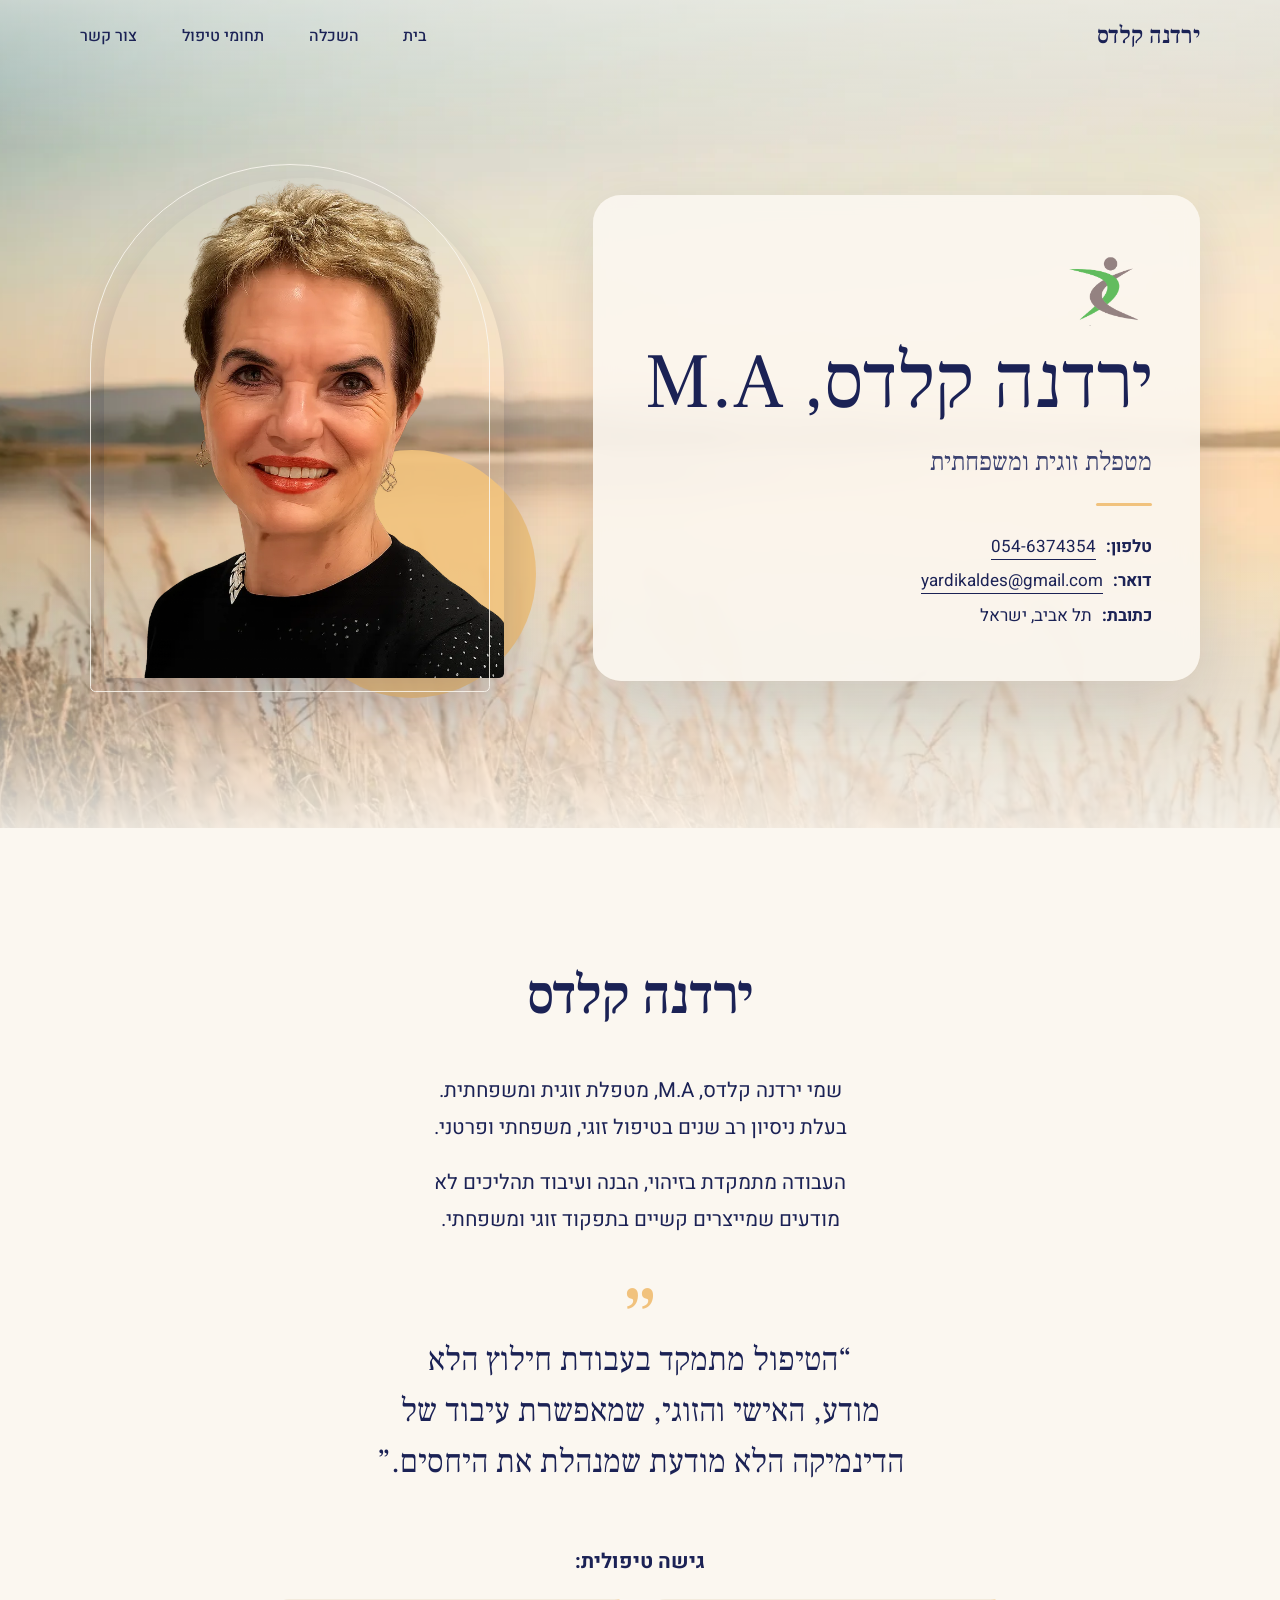
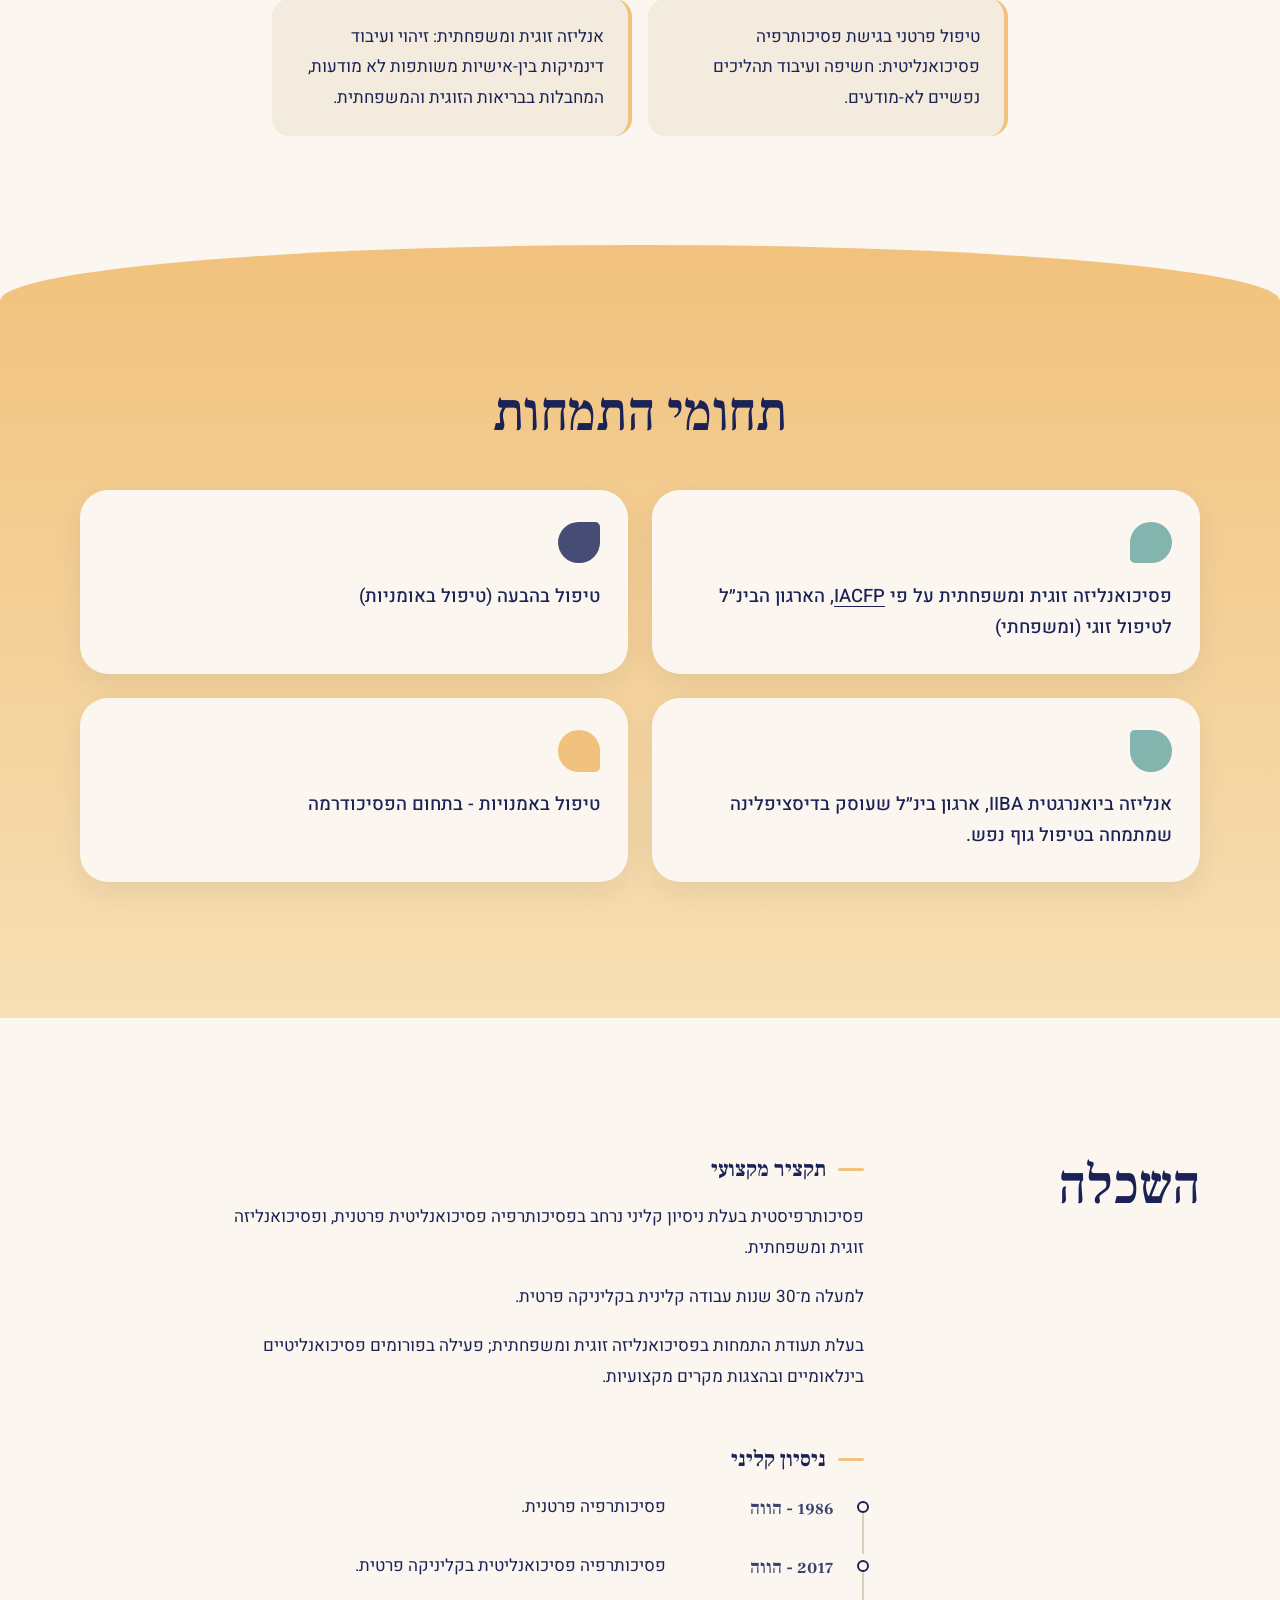
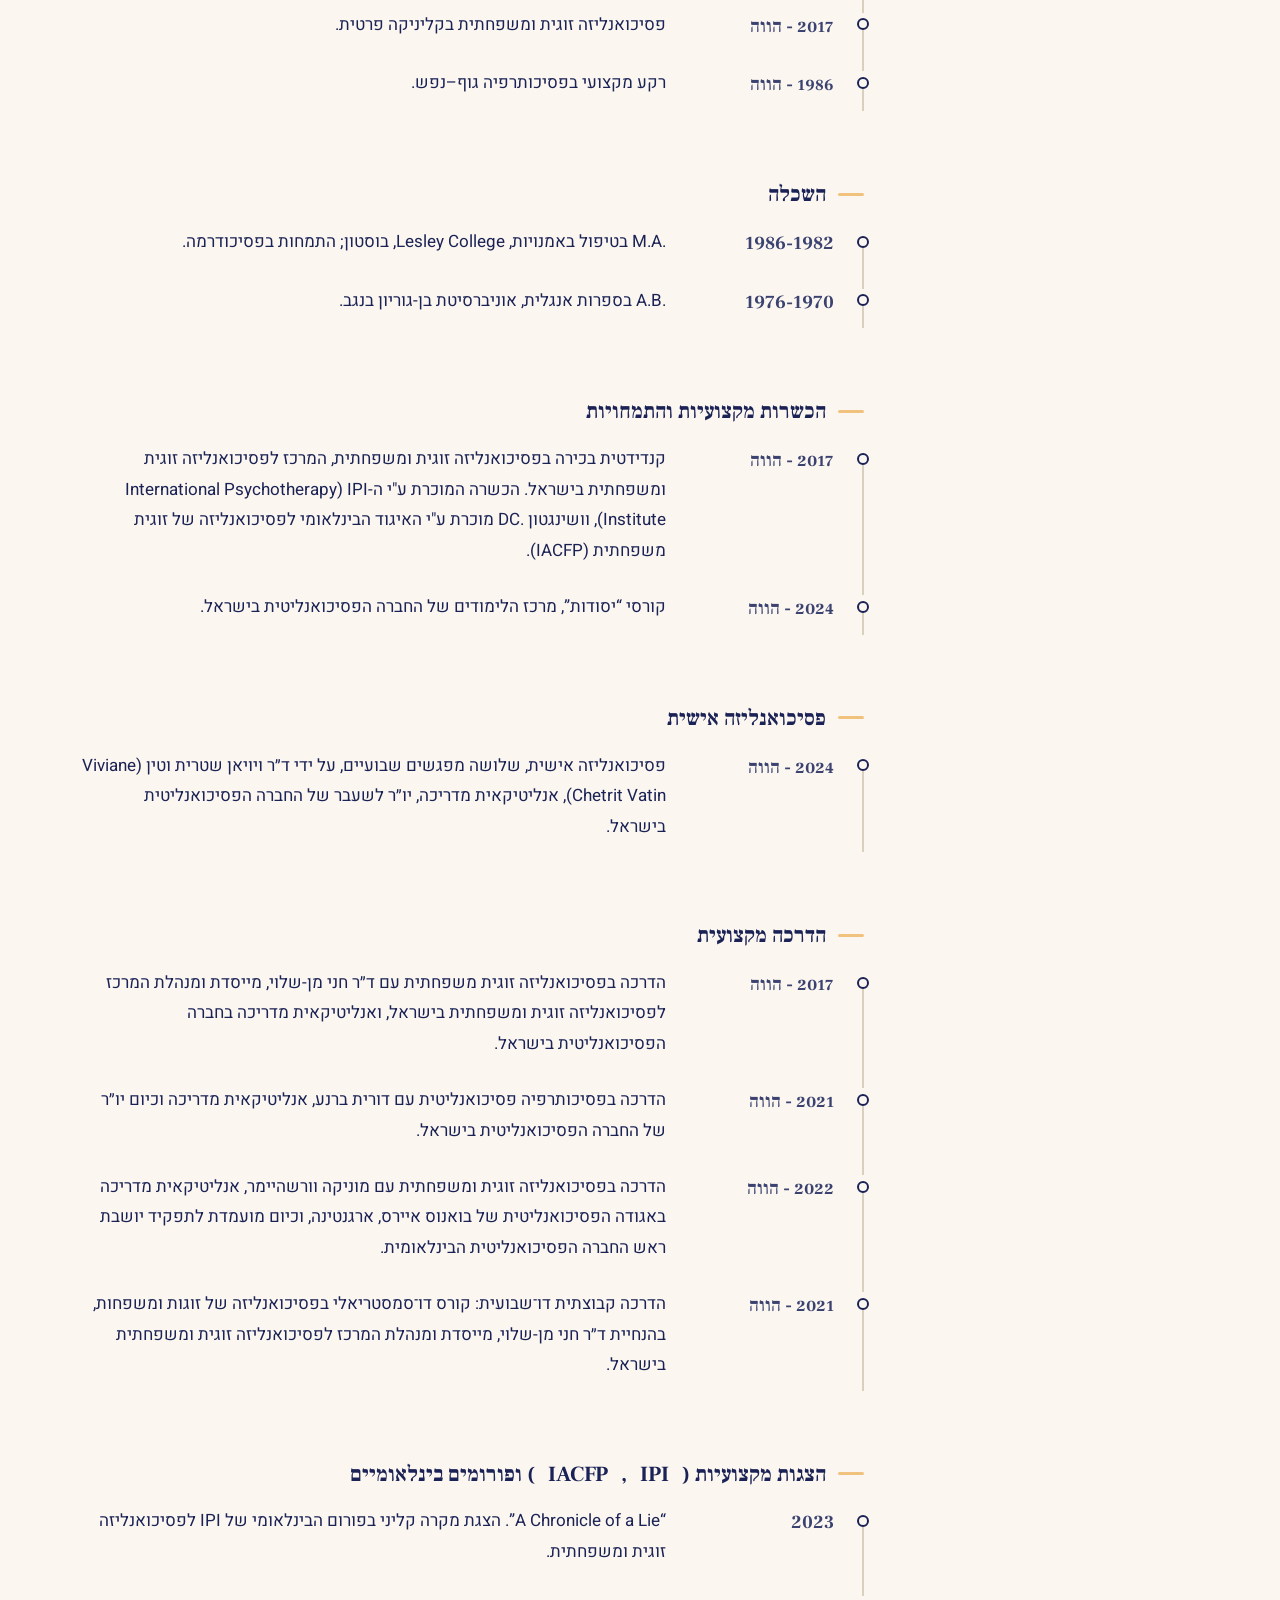
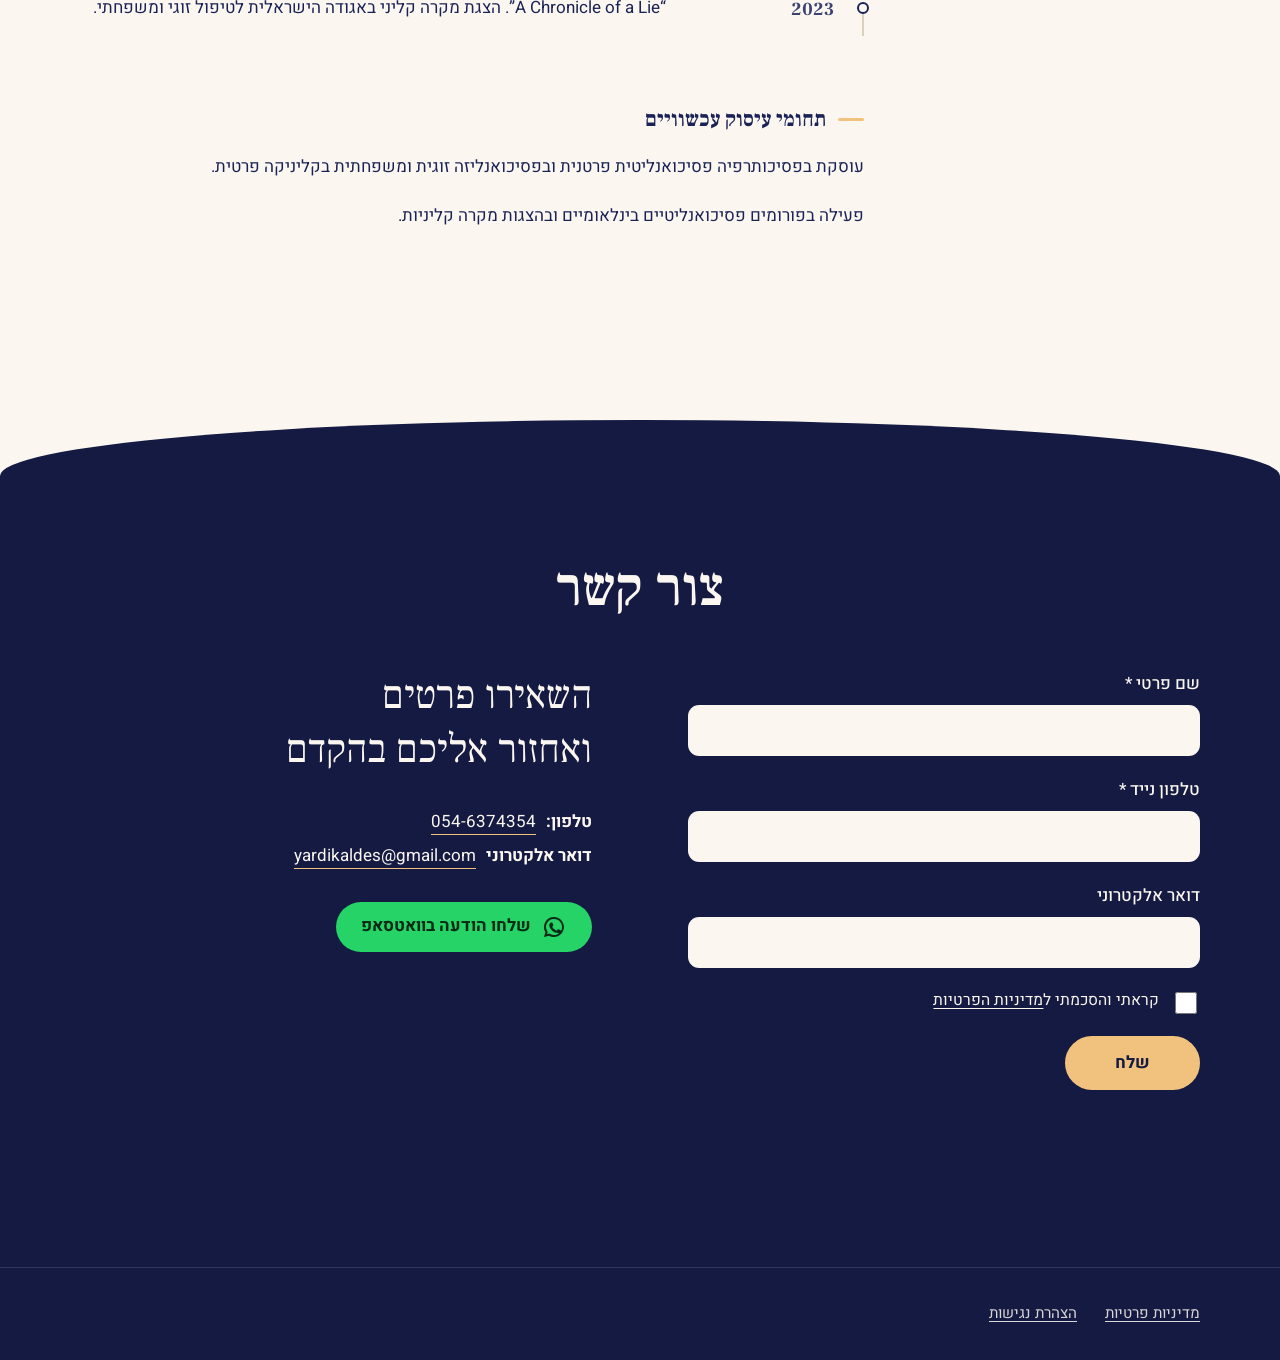
==== commit 4551b3f7: "Apply Yardena's text corrections (9 approved items) Update the quote, approach, professional summary" ====
--- a/index.html
+++ b/index.html
@@ -15,7 +15,9 @@
 <meta property="og:type" content="website">
 <meta property="og:locale" content="he_IL">
 <meta name="twitter:card" content="summary">
-<link rel="icon" href="assets/favicon.svg" type="image/svg+xml">
+<link rel="icon" href="favicon.ico" sizes="32x32 48x48">
+<link rel="icon" href="assets/favicon-192.png" type="image/png" sizes="192x192">
+<link rel="apple-touch-icon" href="assets/apple-touch-icon.png">
 <link rel="preload" href="fonts/heebo-hebrew-400-normal.woff2" as="font" type="font/woff2" crossorigin>
 <link rel="stylesheet" href="css/fonts.css">
 <link rel="stylesheet" href="css/style.css">
@@ -53,9 +55,9 @@
       <h2 id="about-title">ירדנה קלדס</h2>
       <p>שמי ירדנה קלדס, <bdi dir="ltr">M.A</bdi>, מטפלת זוגית ומשפחתית. בעלת ניסיון רב שנים בטיפול זוגי, משפחתי ופרטני.</p>
       <p>העבודה מתמקדת בזיהוי, הבנה ועיבוד תהליכים לא מודעים שמייצרים קשיים בתפקוד זוגי ומשפחתי.</p>
-      <blockquote><p>“אני מעניקה טיפול מותאם אישית לזוגות ומשפחות המאפשר להעמיק את ההבנה ההדדית ולשפר את מערכות היחסים”</p></blockquote>
+      <blockquote><p>“הטיפול מתמקד בעבודת חילוץ הלא מודע, האישי והזוגי, שמאפשרת עיבוד של הדינמיקה הלא מודעת שמנהלת את היחסים.”</p></blockquote>
       <p class="approach-label">גישה טיפולית:</p>
-      <ul class="approach"><li>טיפול פרטני: חשיפה ועיבוד תהליכים נפשיים לא-מודעים.</li><li>טיפול זוגי: זיהוי ועיבוד דינמיקות בין-אישיות לא מודעות המחבלות בבריאות הזוגית ומשפחתית.</li></ul>
+      <ul class="approach"><li>טיפול פרטני בגישת פסיכותרפיה פסיכואנליטית: חשיפה ועיבוד תהליכים נפשיים לא-מודעים.</li><li>אנליזה זוגית ומשפחתית: זיהוי ועיבוד דינמיקות בין-אישיות משותפות לא מודעות, המחבלות בבריאות הזוגית והמשפחתית.</li></ul>
     </div>
   </section>
 
@@ -70,14 +72,14 @@
     <div class="wrap edu-layout">
       <div class="edu-head"><h2 id="edu-title">השכלה</h2></div>
       <div class="edu-body">
-      <div class="edu-block reveal"><h3>תקציר מקצועי</h3><p>פסיכותרפיסטית בעלת ניסיון קליני נרחב בפסיכותרפיה פרטנית, ופסיכואנליזה זוגית ומשפחתית.</p><p>למעלה מ־30 שנות עבודה קלינית בקליניקה פרטית.</p><p>כיום משלימה הכשרה מתקדמת בפסיכואנליזה זוגית ומשפחתית; פעילה בפורומים פסיכואנליטיים בינלאומיים ובהצגות מקרה מקצועיות.</p></div>
+      <div class="edu-block reveal"><h3>תקציר מקצועי</h3><p>פסיכותרפיסטית בעלת ניסיון קליני נרחב בפסיכותרפיה פסיכואנליטית פרטנית, ופסיכואנליזה זוגית ומשפחתית.</p><p>למעלה מ־30 שנות עבודה קלינית בקליניקה פרטית.</p><p>בעלת תעודת התמחות בפסיכואנליזה זוגית ומשפחתית; פעילה בפורומים פסיכואנליטיים בינלאומיים ובהצגות מקרים מקצועיות.</p></div>
       <div class="edu-block reveal"><h3>ניסיון קליני</h3><ol class="timeline"><li><span class="when">1986 - הווה</span><span class="what">פסיכותרפיה פרטנית.</span></li><li><span class="when">2017 - הווה</span><span class="what">פסיכותרפיה פסיכואנליטית בקליניקה פרטית.</span></li><li><span class="when">2017 - הווה</span><span class="what">פסיכואנליזה זוגית ומשפחתית בקליניקה פרטית.</span></li><li><span class="when">1986 - הווה</span><span class="what">רקע מקצועי בפסיכותרפיה גוף–נפש.</span></li></ol></div>
       <div class="edu-block reveal"><h3>השכלה</h3><ol class="timeline"><li><span class="when"><bdi dir="ltr">1986-1982</bdi></span><span class="what"><bdi dir="ltr">M.A.</bdi> בטיפול באמנויות, <bdi dir="ltr">Lesley College</bdi>, בוסטון; התמחות בפסיכודרמה.</span></li><li><span class="when"><bdi dir="ltr">1976-1970</bdi></span><span class="what"><bdi dir="ltr">A.B.</bdi> בספרות אנגלית, אוניברסיטת בן-גוריון בנגב.</span></li></ol></div>
       <div class="edu-block reveal"><h3>הכשרות מקצועיות והתמחויות</h3><ol class="timeline"><li><span class="when">2017 - הווה</span><span class="what">קנדידטית בכירה בפסיכואנליזה זוגית ומשפחתית, המרכז לפסיכואנליזה זוגית ומשפחתית בישראל. הכשרה המוכרת ע&quot;י ה-<bdi dir="ltr">IPI</bdi> (<bdi dir="ltr">International Psychotherapy Institute</bdi>), וושינגטון <bdi dir="ltr">DC.</bdi> מוכרת ע&quot;י האיגוד הבינלאומי לפסיכואנליזה של זוגית משפחתית (<bdi dir="ltr">IACFP</bdi>).</span></li><li><span class="when">2024 - הווה</span><span class="what">קורסי “יסודות”, מרכז הלימודים של החברה הפסיכואנליטית בישראל.</span></li></ol></div>
-      <div class="edu-block reveal"><h3>פסיכואנליזה אישית</h3><ol class="timeline"><li><span class="when">2024 - הווה</span><span class="what">פסיכואנליזה אישית, שלושה מפגשים שבועיים, בהובלת ד״ר ויויאן שטרית וטין (<bdi dir="ltr">Viviane Chetrit Vatin</bdi>), אנליטיקאית מדריכה, יו״ר לשעבר של החברה הפסיכואנליטית בישראל.</span></li></ol></div>
-      <div class="edu-block reveal"><h3>הדרכה מקצועית</h3><ol class="timeline"><li><span class="when">2017 - הווה</span><span class="what">הדרכה בפסיכואנליזה זוגית משפחתית עם ד״ר חני מן-שלוי, מייסדת ומנהלת המרכז לפסיכואנליזה זוגית ומשפחתית, ואנליטיקאית מדריכה בחברה הפסיכואנליטית בישראל.</span></li><li><span class="when">2021 - הווה</span><span class="what">הדרכה בפסיכותרפיה פסיכואנליטית עם דורית ברנע, אנליטיקאית מדריכה וכיום יו״ר של החברה הפסיכואנליטית בישראל.</span></li><li><span class="when">2022 - הווה</span><span class="what">הדרכה בפסיכואנליזה זוגית ומשפחתית עם מוניקה וורשהיימר, אנליטיקאית מדריכה באגודה הפסיכואנליטית של ארגנטינה.</span></li><li><span class="when">2021 - הווה</span><span class="what">הדרכה קבוצתית דו־שבועית: קורס דו־סמסטריאלי בפסיכואנליזה של זוגות ומשפחות, בהנחיית ד״ר חני מן-שלוי, מייסדת ומנהלת המרכז לפסיכואנליזה זוגית ומשפחתית בישראל.</span></li></ol></div>
+      <div class="edu-block reveal"><h3>פסיכואנליזה אישית</h3><ol class="timeline"><li><span class="when">2024 - הווה</span><span class="what">פסיכואנליזה אישית, שלושה מפגשים שבועיים, על ידי ד״ר ויויאן שטרית וטין (<bdi dir="ltr">Viviane Chetrit Vatin</bdi>), אנליטיקאית מדריכה, יו״ר לשעבר של החברה הפסיכואנליטית בישראל.</span></li></ol></div>
+      <div class="edu-block reveal"><h3>הדרכה מקצועית</h3><ol class="timeline"><li><span class="when">2017 - הווה</span><span class="what">הדרכה בפסיכואנליזה זוגית משפחתית עם ד״ר חני מן-שלוי, מייסדת ומנהלת המרכז לפסיכואנליזה זוגית ומשפחתית בישראל, ואנליטיקאית מדריכה בחברה הפסיכואנליטית בישראל.</span></li><li><span class="when">2021 - הווה</span><span class="what">הדרכה בפסיכותרפיה פסיכואנליטית עם דורית ברנע, אנליטיקאית מדריכה וכיום יו״ר של החברה הפסיכואנליטית בישראל.</span></li><li><span class="when">2022 - הווה</span><span class="what">הדרכה בפסיכואנליזה זוגית ומשפחתית עם מוניקה וורשהיימר, אנליטיקאית מדריכה באגודה הפסיכואנליטית של בואנוס איירס, ארגנטינה, וכיום מועמדת לתפקיד יושבת ראש החברה הפסיכואנליטית הבינלאומית.</span></li><li><span class="when">2021 - הווה</span><span class="what">הדרכה קבוצתית דו־שבועית: קורס דו־סמסטריאלי בפסיכואנליזה של זוגות ומשפחות, בהנחיית ד״ר חני מן-שלוי, מייסדת ומנהלת המרכז לפסיכואנליזה זוגית ומשפחתית בישראל.</span></li></ol></div>
       <div class="edu-block reveal"><h3>הצגות מקצועיות (<bdi dir="ltr">IPI</bdi>, <bdi dir="ltr">IACFP</bdi>) ופורומים בינלאומיים</h3><ol class="timeline"><li><span class="when">2023</span><span class="what">“<bdi dir="ltr">A Chronicle of a Lie</bdi>”. הצגת מקרה קליני בפורום הבינלאומי של <bdi dir="ltr">IPI</bdi> לפסיכואנליזה זוגית ומשפחתית.</span></li><li><span class="when">2023</span><span class="what">“<bdi dir="ltr">A Chronicle of a Lie</bdi>”. הצגת מקרה קליני באגודה הישראלית לטיפול זוגי ומשפחתי.</span></li></ol></div>
-      <div class="edu-block reveal"><h3>תחומי עיסוק עכשוויים</h3><p>עוסקת בפסיכותרפיה ובטיפול פסיכואנליטי זוגי ומשפחתי בקליניקה פרטית.</p><p>נמצאת בסיום תהליך ההכשרה המתקדמת בפסיכואנליזה זוגית ומשפחתית.</p><p>פעילה בפורומים פסיכואנליטיים בינלאומיים ובהצגות מקרה קליניות.</p></div>
+      <div class="edu-block reveal"><h3>תחומי עיסוק עכשוויים</h3><p>עוסקת בפסיכותרפיה פסיכואנליטית פרטנית ובפסיכואנליזה זוגית ומשפחתית בקליניקה פרטית.</p><p>פעילה בפורומים פסיכואנליטיים בינלאומיים ובהצגות מקרה קליניות.</p></div>
       </div>
     </div>
   </section>
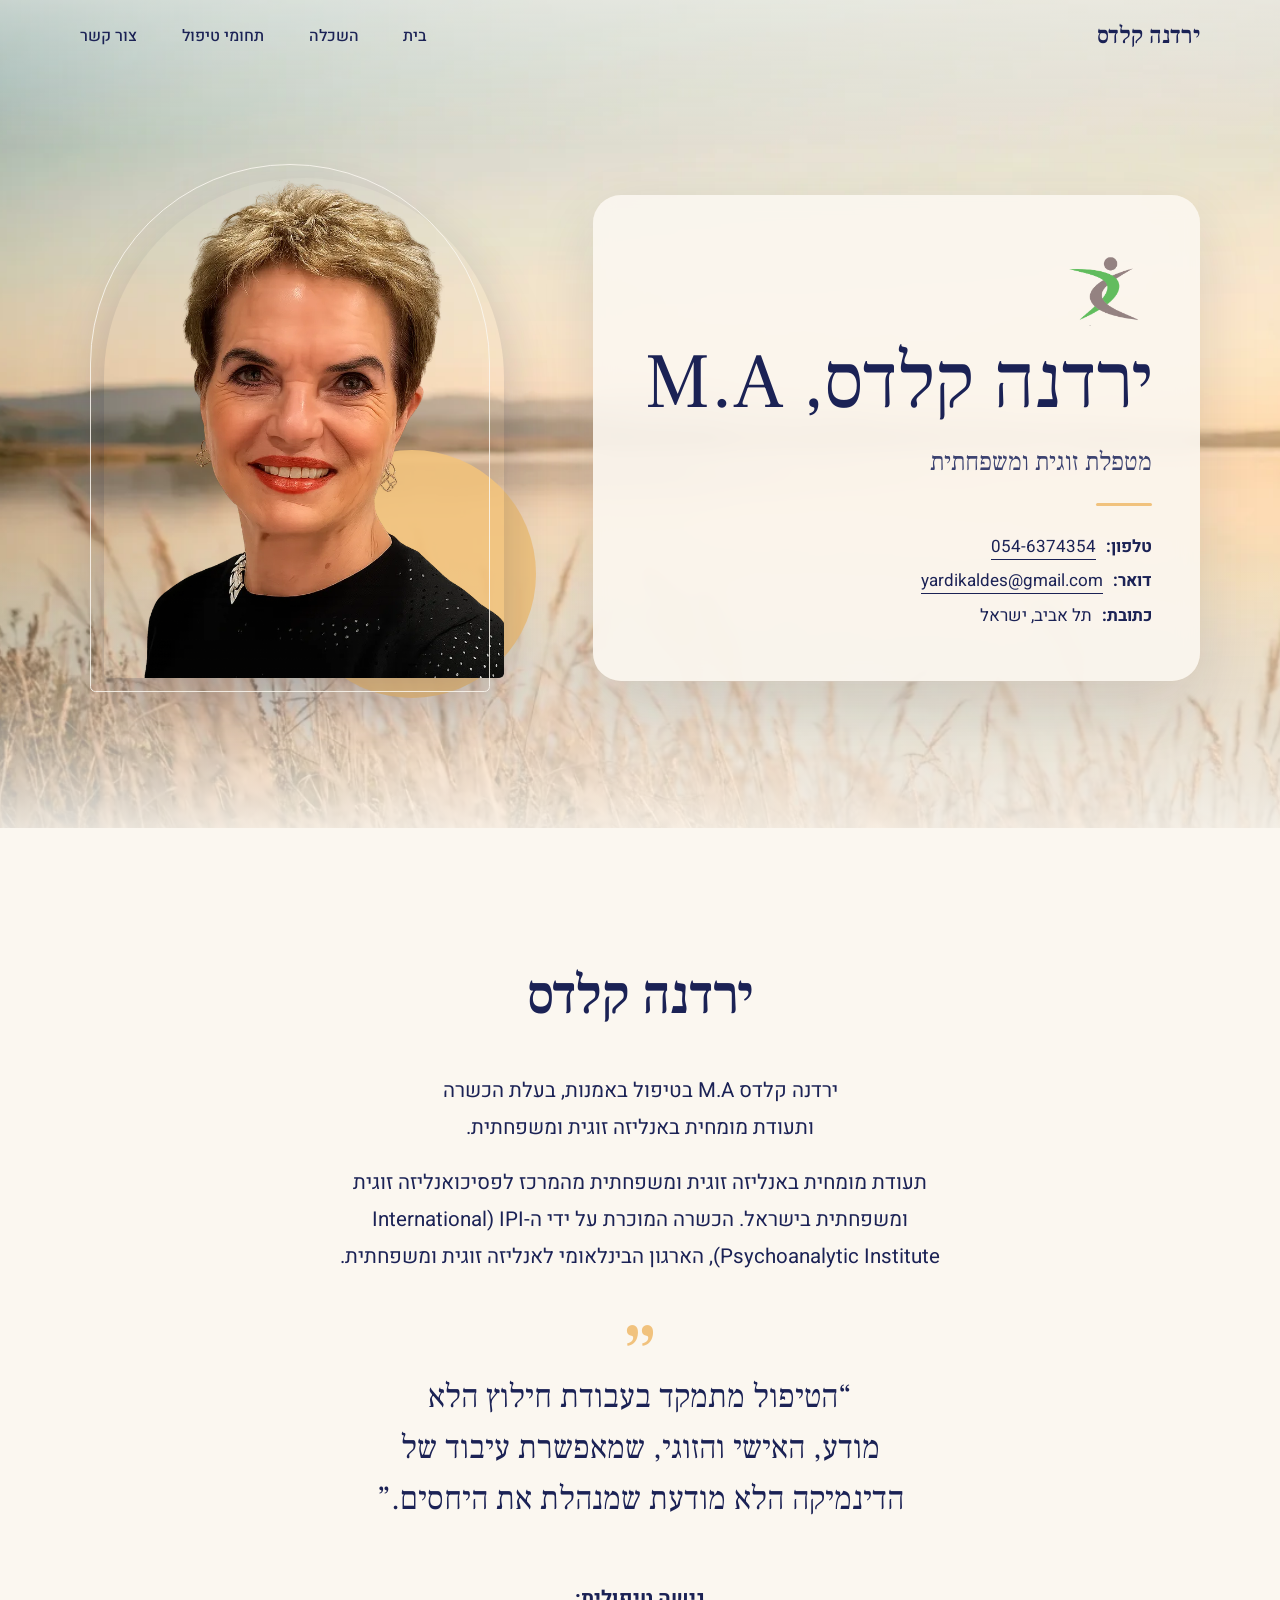
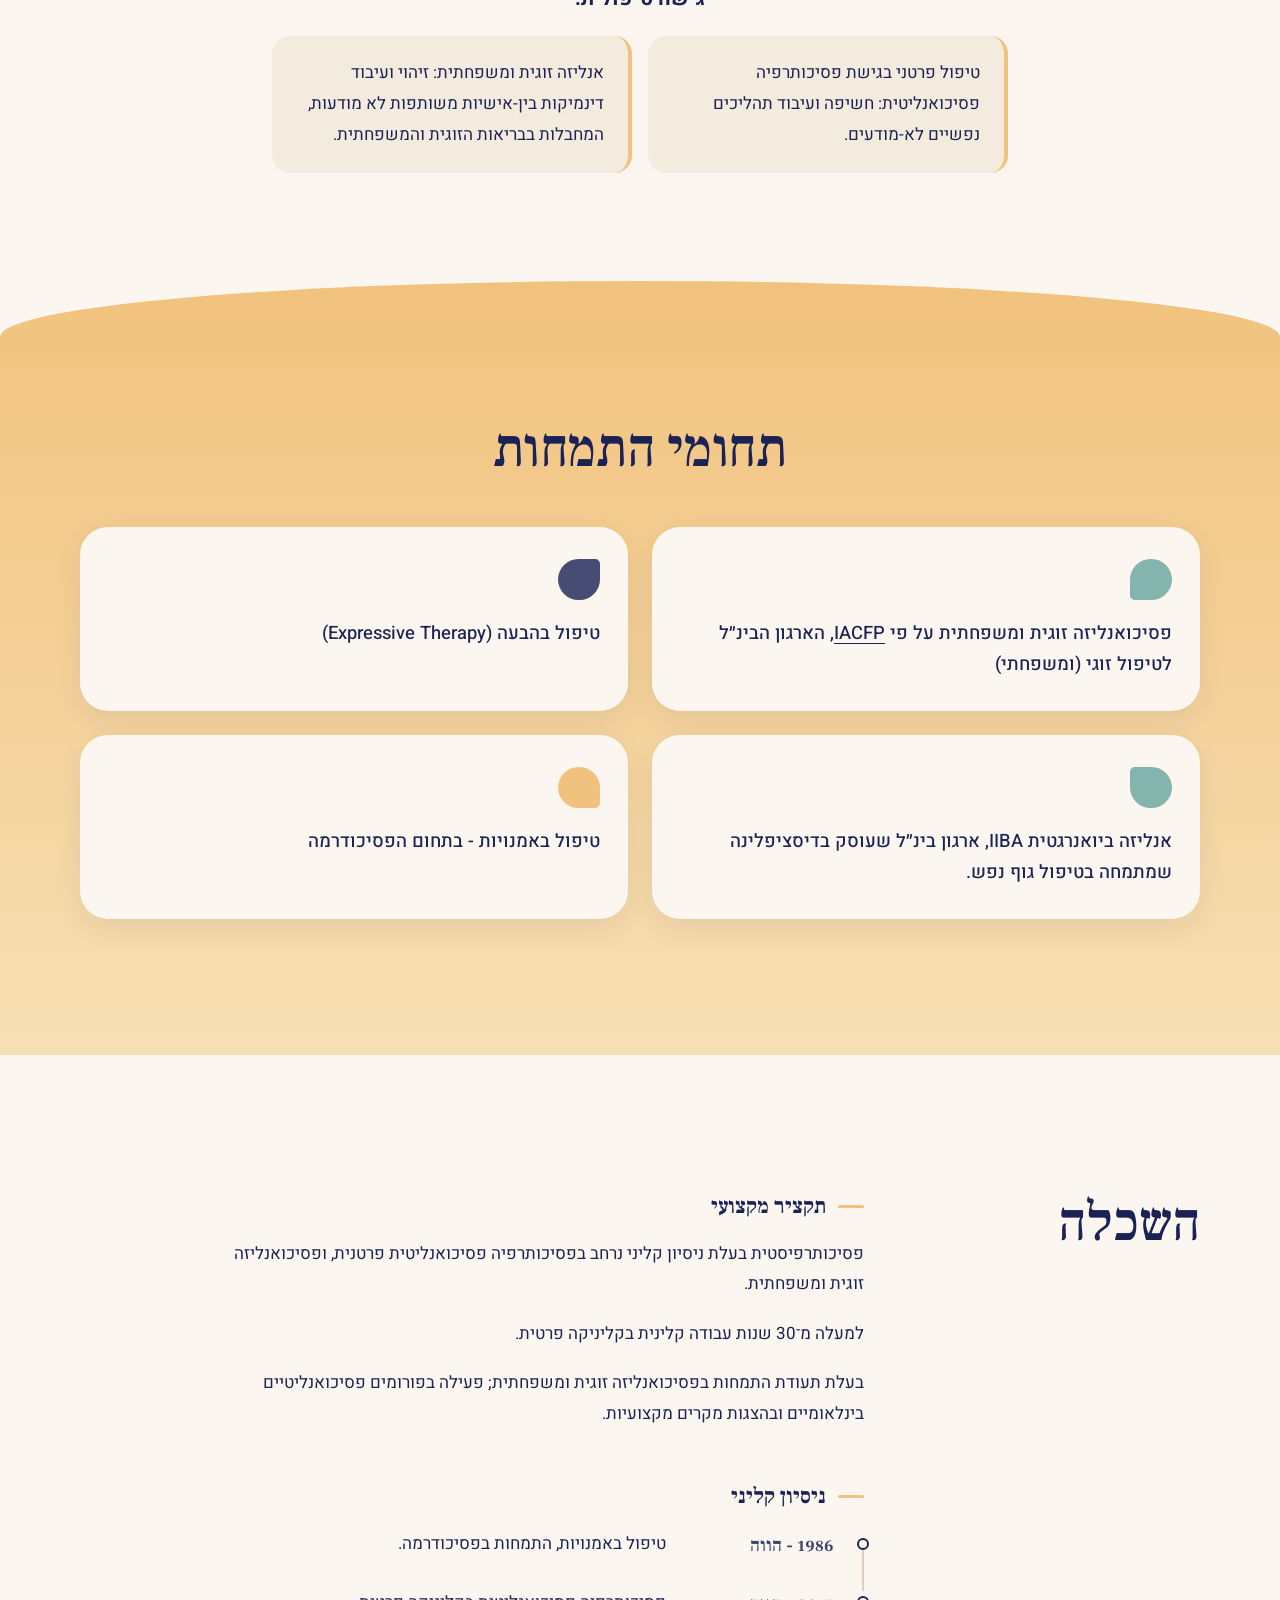
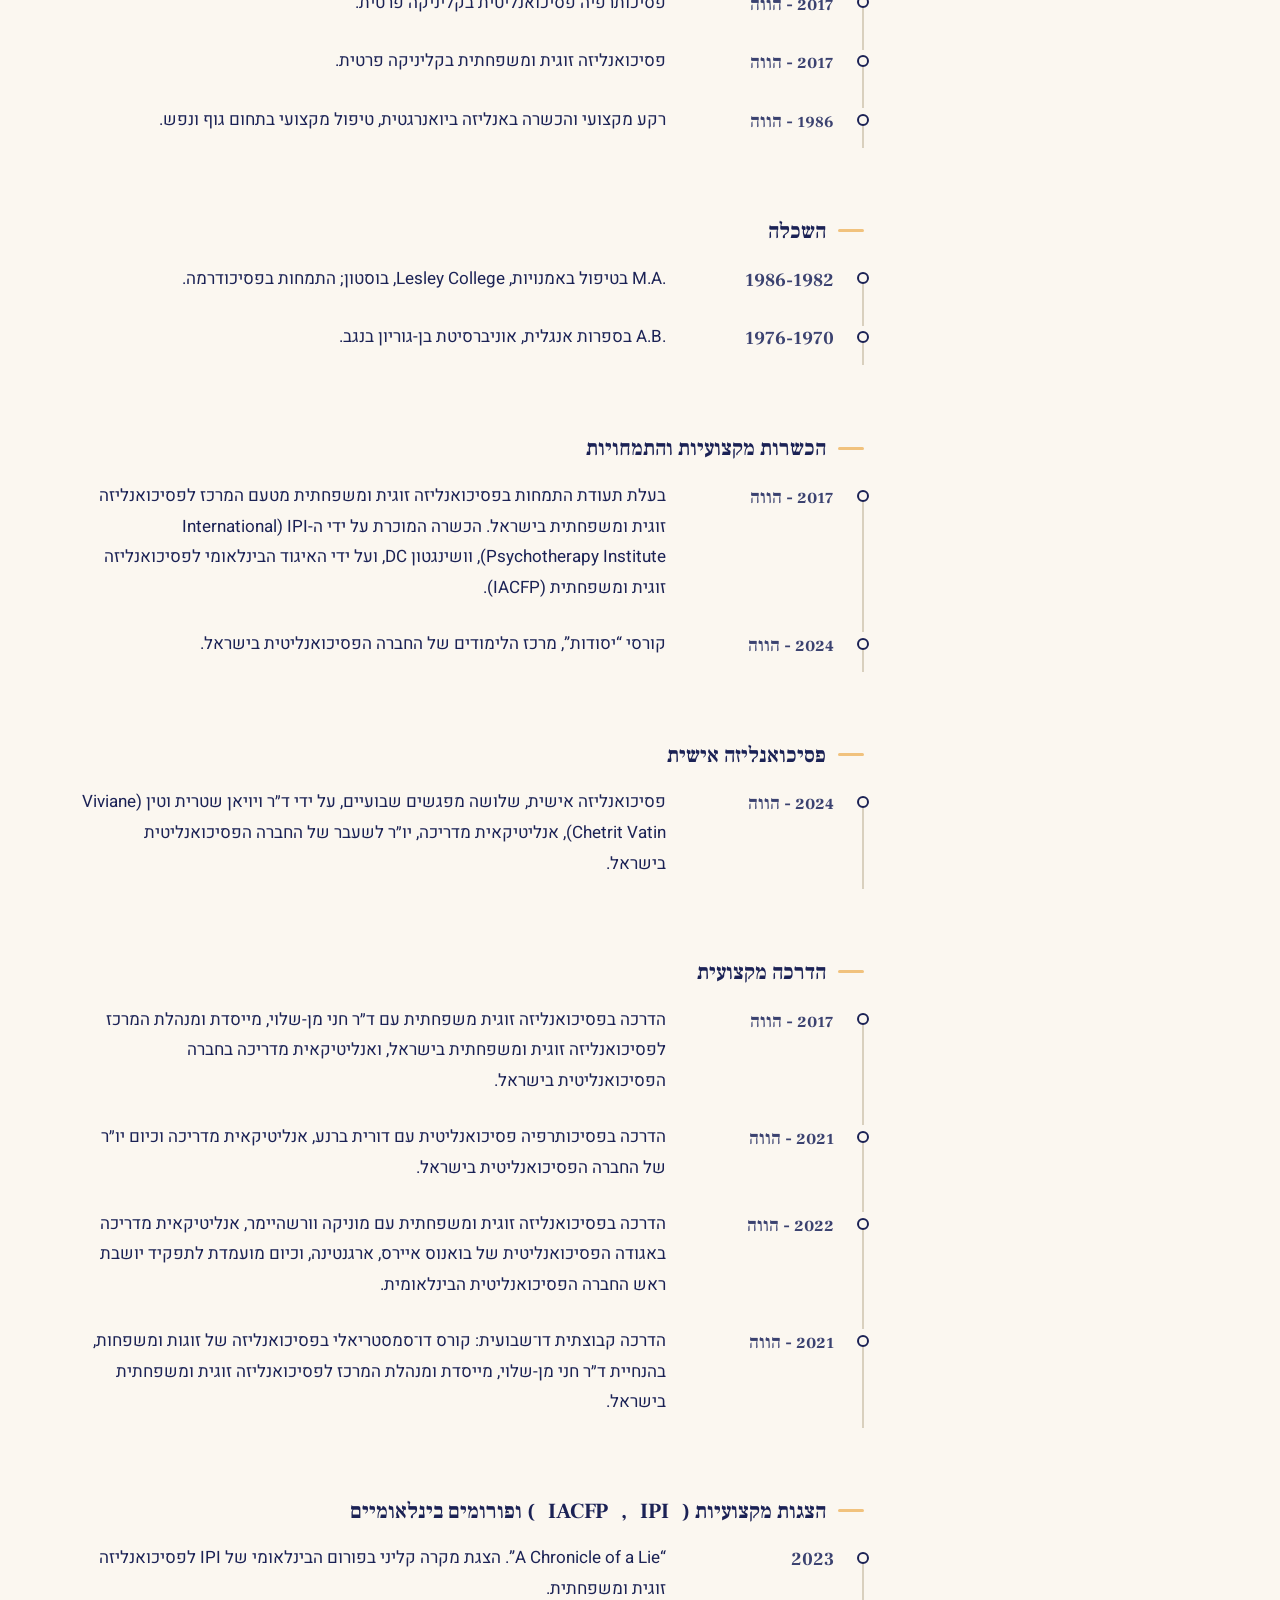
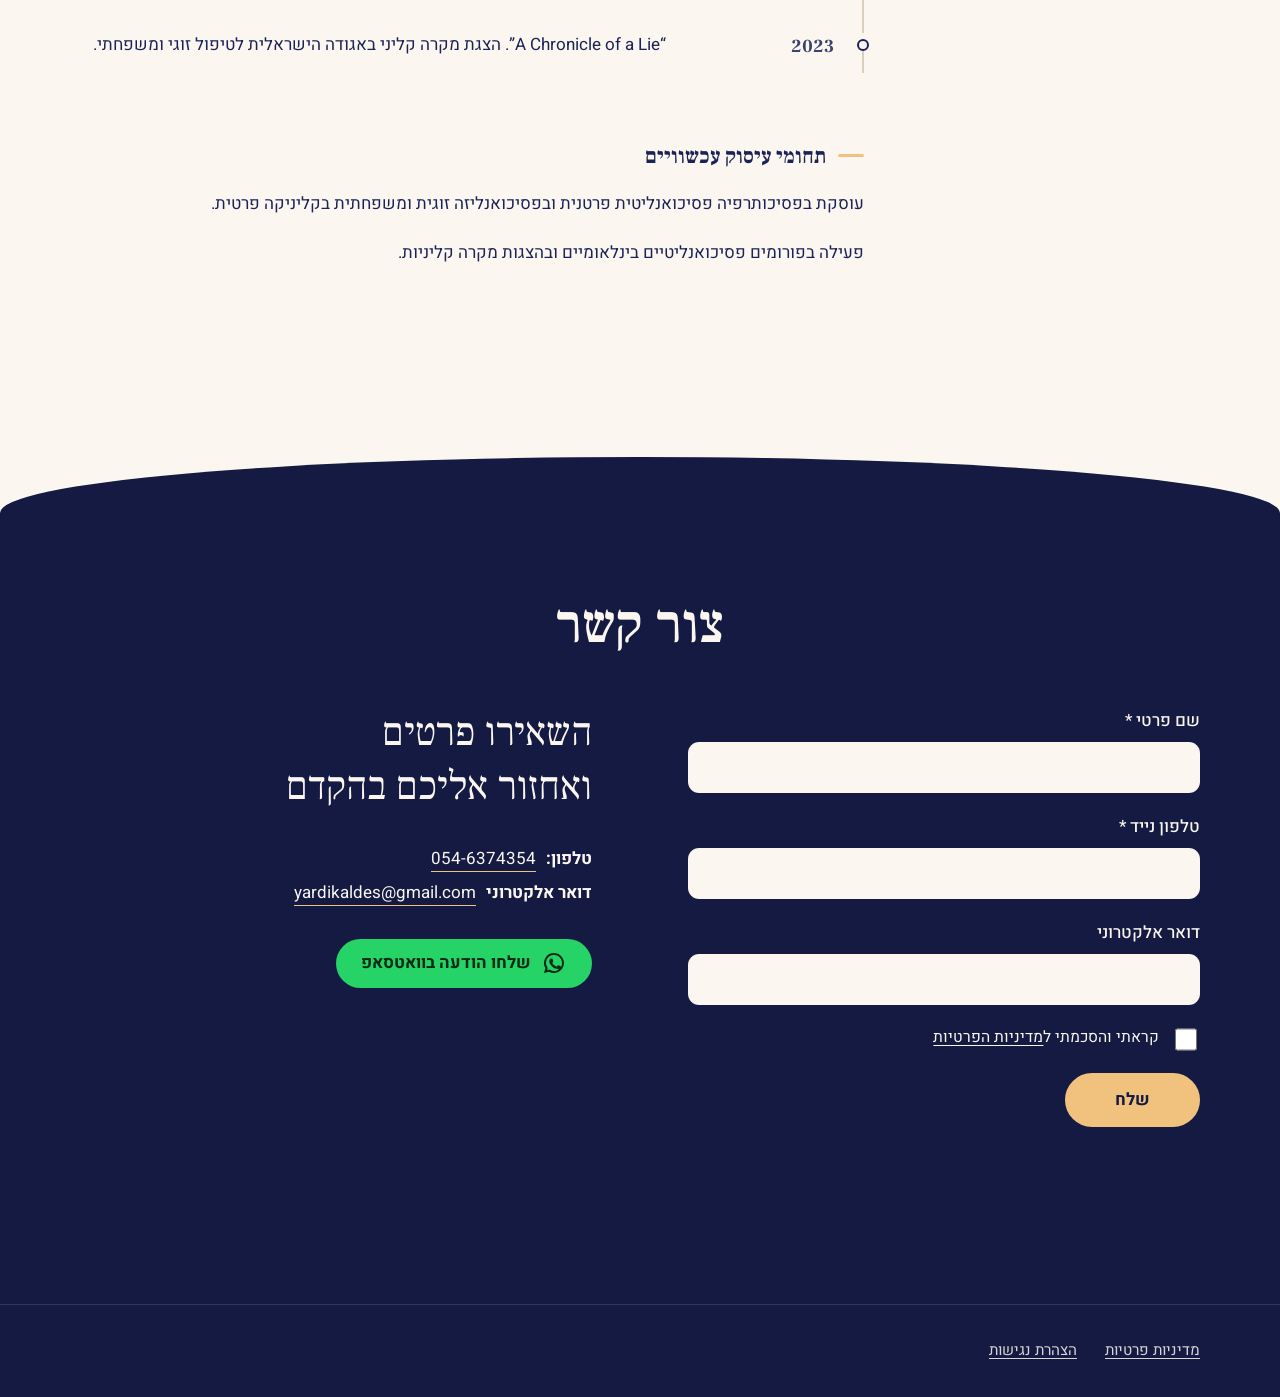
==== commit cf354c13: "Apply Yardena's remaining text corrections (5 items) Update the intro, the Expressive Therapy specia" ====
--- a/index.html
+++ b/index.html
@@ -53,8 +53,8 @@
   <section id="about" class="intro" aria-labelledby="about-title">
     <div class="wrap narrow reveal">
       <h2 id="about-title">ירדנה קלדס</h2>
-      <p>שמי ירדנה קלדס, <bdi dir="ltr">M.A</bdi>, מטפלת זוגית ומשפחתית. בעלת ניסיון רב שנים בטיפול זוגי, משפחתי ופרטני.</p>
-      <p>העבודה מתמקדת בזיהוי, הבנה ועיבוד תהליכים לא מודעים שמייצרים קשיים בתפקוד זוגי ומשפחתי.</p>
+      <p>ירדנה קלדס <bdi dir="ltr">M.A</bdi> בטיפול באמנות, בעלת הכשרה ותעודת מומחית באנליזה זוגית ומשפחתית.</p>
+      <p>תעודת מומחית באנליזה זוגית ומשפחתית מהמרכז לפסיכואנליזה זוגית ומשפחתית בישראל. הכשרה המוכרת על ידי ה-<bdi dir="ltr">IPI</bdi> (<bdi dir="ltr">International Psychoanalytic Institute</bdi>), הארגון הבינלאומי לאנליזה זוגית ומשפחתית.</p>
       <blockquote><p>“הטיפול מתמקד בעבודת חילוץ הלא מודע, האישי והזוגי, שמאפשרת עיבוד של הדינמיקה הלא מודעת שמנהלת את היחסים.”</p></blockquote>
       <p class="approach-label">גישה טיפולית:</p>
       <ul class="approach"><li>טיפול פרטני בגישת פסיכותרפיה פסיכואנליטית: חשיפה ועיבוד תהליכים נפשיים לא-מודעים.</li><li>אנליזה זוגית ומשפחתית: זיהוי ועיבוד דינמיקות בין-אישיות משותפות לא מודעות, המחבלות בבריאות הזוגית והמשפחתית.</li></ul>
@@ -64,7 +64,7 @@
   <section id="specialties" class="specialties" aria-labelledby="spec-title">
     <div class="wrap">
       <h2 id="spec-title">תחומי התמחות</h2>
-      <ul class="cards"><li class="card reveal"><span class="card-mark" aria-hidden="true"></span><p>פסיכואנליזה זוגית ומשפחתית על פי <a href="https://aipcf.net/en" target="_blank" rel="noopener">IACFP</a>, הארגון הבינ״ל לטיפול זוגי (ומשפחתי)</p></li><li class="card reveal"><span class="card-mark" aria-hidden="true"></span><p>טיפול בהבעה (טיפול באומניות)</p></li><li class="card reveal"><span class="card-mark" aria-hidden="true"></span><p>אנליזה ביואנרגטית IIBA, ארגון בינ״ל שעוסק בדיסציפלינה שמתמחה בטיפול גוף נפש.</p></li><li class="card reveal"><span class="card-mark" aria-hidden="true"></span><p>טיפול באמנויות - בתחום הפסיכודרמה</p></li></ul>
+      <ul class="cards"><li class="card reveal"><span class="card-mark" aria-hidden="true"></span><p>פסיכואנליזה זוגית ומשפחתית על פי <a href="https://aipcf.net/en" target="_blank" rel="noopener">IACFP</a>, הארגון הבינ״ל לטיפול זוגי (ומשפחתי)</p></li><li class="card reveal"><span class="card-mark" aria-hidden="true"></span><p>טיפול בהבעה (Expressive Therapy)</p></li><li class="card reveal"><span class="card-mark" aria-hidden="true"></span><p>אנליזה ביואנרגטית IIBA, ארגון בינ״ל שעוסק בדיסציפלינה שמתמחה בטיפול גוף נפש.</p></li><li class="card reveal"><span class="card-mark" aria-hidden="true"></span><p>טיפול באמנויות - בתחום הפסיכודרמה</p></li></ul>
     </div>
   </section>
 
@@ -73,9 +73,9 @@
       <div class="edu-head"><h2 id="edu-title">השכלה</h2></div>
       <div class="edu-body">
       <div class="edu-block reveal"><h3>תקציר מקצועי</h3><p>פסיכותרפיסטית בעלת ניסיון קליני נרחב בפסיכותרפיה פסיכואנליטית פרטנית, ופסיכואנליזה זוגית ומשפחתית.</p><p>למעלה מ־30 שנות עבודה קלינית בקליניקה פרטית.</p><p>בעלת תעודת התמחות בפסיכואנליזה זוגית ומשפחתית; פעילה בפורומים פסיכואנליטיים בינלאומיים ובהצגות מקרים מקצועיות.</p></div>
-      <div class="edu-block reveal"><h3>ניסיון קליני</h3><ol class="timeline"><li><span class="when">1986 - הווה</span><span class="what">פסיכותרפיה פרטנית.</span></li><li><span class="when">2017 - הווה</span><span class="what">פסיכותרפיה פסיכואנליטית בקליניקה פרטית.</span></li><li><span class="when">2017 - הווה</span><span class="what">פסיכואנליזה זוגית ומשפחתית בקליניקה פרטית.</span></li><li><span class="when">1986 - הווה</span><span class="what">רקע מקצועי בפסיכותרפיה גוף–נפש.</span></li></ol></div>
+      <div class="edu-block reveal"><h3>ניסיון קליני</h3><ol class="timeline"><li><span class="when">1986 - הווה</span><span class="what">טיפול באמנויות, התמחות בפסיכודרמה.</span></li><li><span class="when">2017 - הווה</span><span class="what">פסיכותרפיה פסיכואנליטית בקליניקה פרטית.</span></li><li><span class="when">2017 - הווה</span><span class="what">פסיכואנליזה זוגית ומשפחתית בקליניקה פרטית.</span></li><li><span class="when">1986 - הווה</span><span class="what">רקע מקצועי והכשרה באנליזה ביואנרגטית, טיפול מקצועי בתחום גוף ונפש.</span></li></ol></div>
       <div class="edu-block reveal"><h3>השכלה</h3><ol class="timeline"><li><span class="when"><bdi dir="ltr">1986-1982</bdi></span><span class="what"><bdi dir="ltr">M.A.</bdi> בטיפול באמנויות, <bdi dir="ltr">Lesley College</bdi>, בוסטון; התמחות בפסיכודרמה.</span></li><li><span class="when"><bdi dir="ltr">1976-1970</bdi></span><span class="what"><bdi dir="ltr">A.B.</bdi> בספרות אנגלית, אוניברסיטת בן-גוריון בנגב.</span></li></ol></div>
-      <div class="edu-block reveal"><h3>הכשרות מקצועיות והתמחויות</h3><ol class="timeline"><li><span class="when">2017 - הווה</span><span class="what">קנדידטית בכירה בפסיכואנליזה זוגית ומשפחתית, המרכז לפסיכואנליזה זוגית ומשפחתית בישראל. הכשרה המוכרת ע&quot;י ה-<bdi dir="ltr">IPI</bdi> (<bdi dir="ltr">International Psychotherapy Institute</bdi>), וושינגטון <bdi dir="ltr">DC.</bdi> מוכרת ע&quot;י האיגוד הבינלאומי לפסיכואנליזה של זוגית משפחתית (<bdi dir="ltr">IACFP</bdi>).</span></li><li><span class="when">2024 - הווה</span><span class="what">קורסי “יסודות”, מרכז הלימודים של החברה הפסיכואנליטית בישראל.</span></li></ol></div>
+      <div class="edu-block reveal"><h3>הכשרות מקצועיות והתמחויות</h3><ol class="timeline"><li><span class="when">2017 - הווה</span><span class="what">בעלת תעודת התמחות בפסיכואנליזה זוגית ומשפחתית מטעם המרכז לפסיכואנליזה זוגית ומשפחתית בישראל. הכשרה המוכרת על ידי ה-<bdi dir="ltr">IPI</bdi> (<bdi dir="ltr">International Psychotherapy Institute</bdi>), וושינגטון <bdi dir="ltr">DC</bdi>, ועל ידי האיגוד הבינלאומי לפסיכואנליזה זוגית ומשפחתית (<bdi dir="ltr">IACFP</bdi>).</span></li><li><span class="when">2024 - הווה</span><span class="what">קורסי “יסודות”, מרכז הלימודים של החברה הפסיכואנליטית בישראל.</span></li></ol></div>
       <div class="edu-block reveal"><h3>פסיכואנליזה אישית</h3><ol class="timeline"><li><span class="when">2024 - הווה</span><span class="what">פסיכואנליזה אישית, שלושה מפגשים שבועיים, על ידי ד״ר ויויאן שטרית וטין (<bdi dir="ltr">Viviane Chetrit Vatin</bdi>), אנליטיקאית מדריכה, יו״ר לשעבר של החברה הפסיכואנליטית בישראל.</span></li></ol></div>
       <div class="edu-block reveal"><h3>הדרכה מקצועית</h3><ol class="timeline"><li><span class="when">2017 - הווה</span><span class="what">הדרכה בפסיכואנליזה זוגית משפחתית עם ד״ר חני מן-שלוי, מייסדת ומנהלת המרכז לפסיכואנליזה זוגית ומשפחתית בישראל, ואנליטיקאית מדריכה בחברה הפסיכואנליטית בישראל.</span></li><li><span class="when">2021 - הווה</span><span class="what">הדרכה בפסיכותרפיה פסיכואנליטית עם דורית ברנע, אנליטיקאית מדריכה וכיום יו״ר של החברה הפסיכואנליטית בישראל.</span></li><li><span class="when">2022 - הווה</span><span class="what">הדרכה בפסיכואנליזה זוגית ומשפחתית עם מוניקה וורשהיימר, אנליטיקאית מדריכה באגודה הפסיכואנליטית של בואנוס איירס, ארגנטינה, וכיום מועמדת לתפקיד יושבת ראש החברה הפסיכואנליטית הבינלאומית.</span></li><li><span class="when">2021 - הווה</span><span class="what">הדרכה קבוצתית דו־שבועית: קורס דו־סמסטריאלי בפסיכואנליזה של זוגות ומשפחות, בהנחיית ד״ר חני מן-שלוי, מייסדת ומנהלת המרכז לפסיכואנליזה זוגית ומשפחתית בישראל.</span></li></ol></div>
       <div class="edu-block reveal"><h3>הצגות מקצועיות (<bdi dir="ltr">IPI</bdi>, <bdi dir="ltr">IACFP</bdi>) ופורומים בינלאומיים</h3><ol class="timeline"><li><span class="when">2023</span><span class="what">“<bdi dir="ltr">A Chronicle of a Lie</bdi>”. הצגת מקרה קליני בפורום הבינלאומי של <bdi dir="ltr">IPI</bdi> לפסיכואנליזה זוגית ומשפחתית.</span></li><li><span class="when">2023</span><span class="what">“<bdi dir="ltr">A Chronicle of a Lie</bdi>”. הצגת מקרה קליני באגודה הישראלית לטיפול זוגי ומשפחתי.</span></li></ol></div>
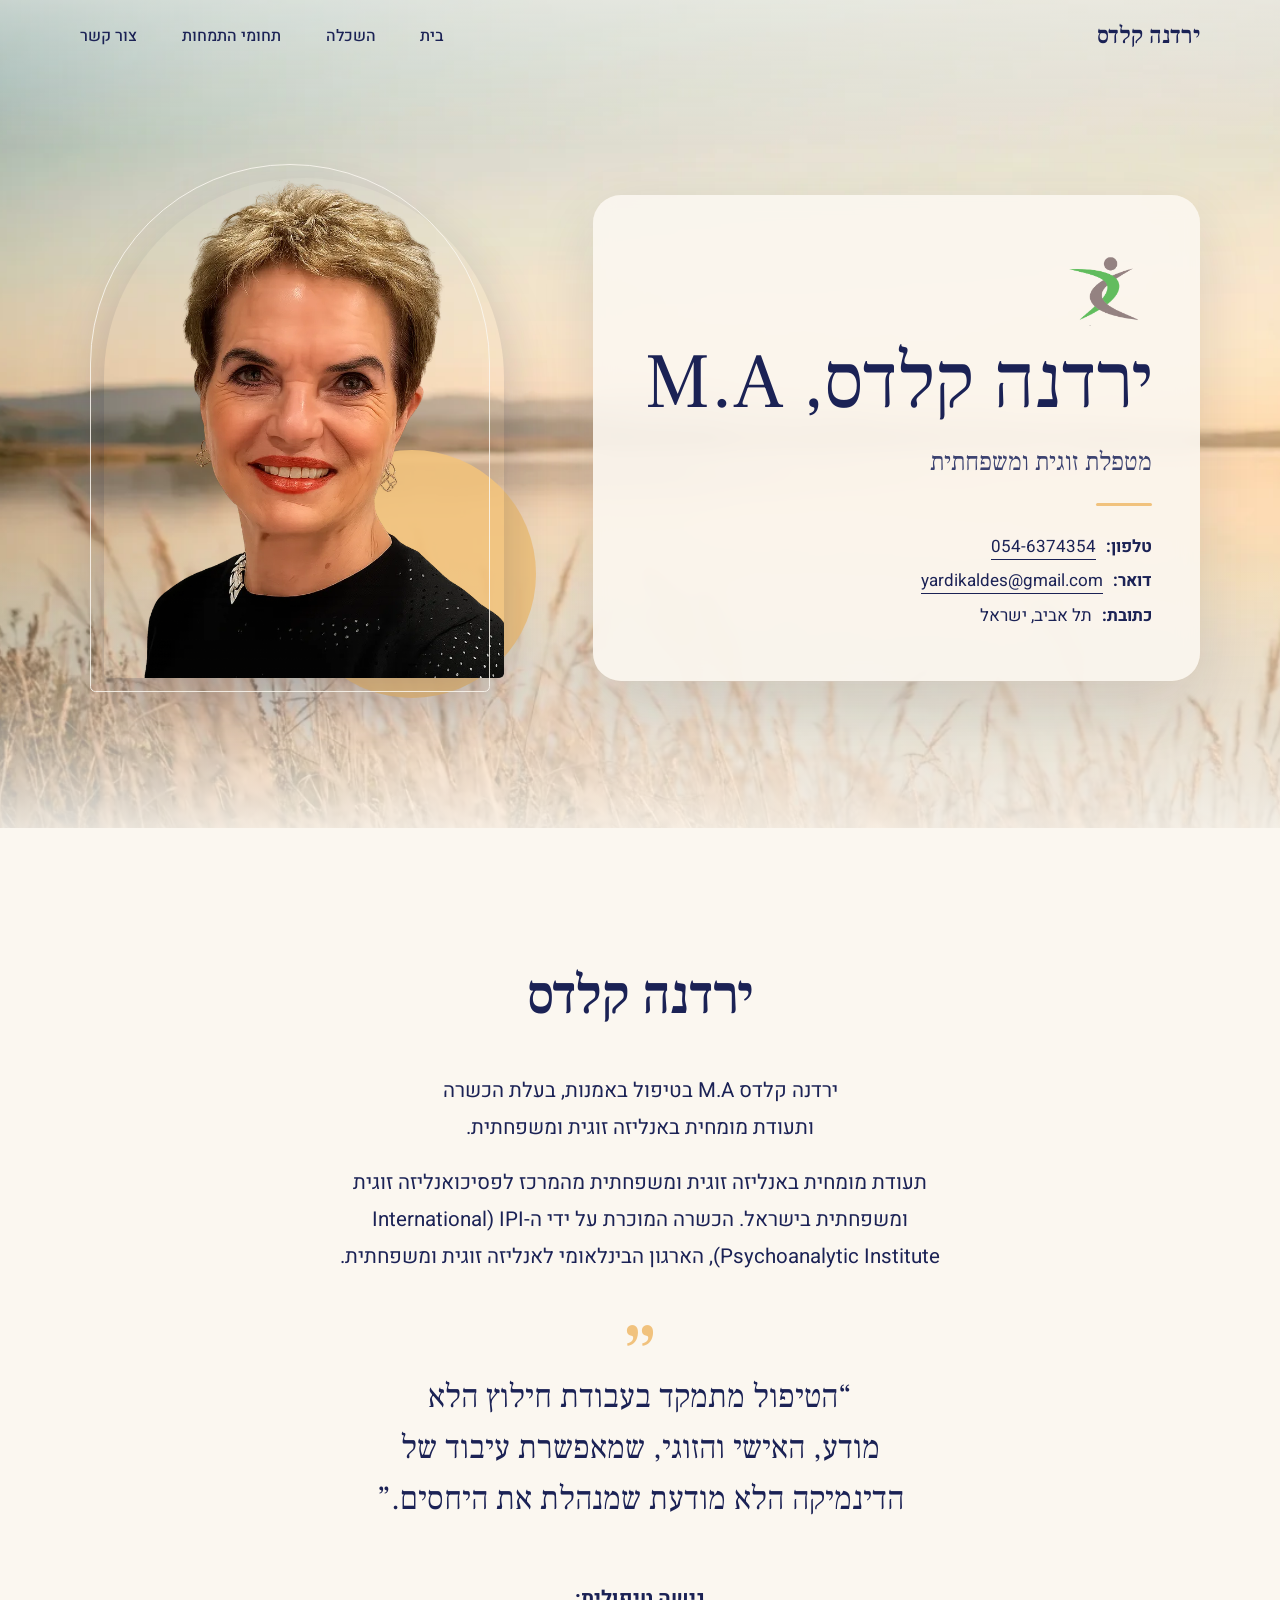
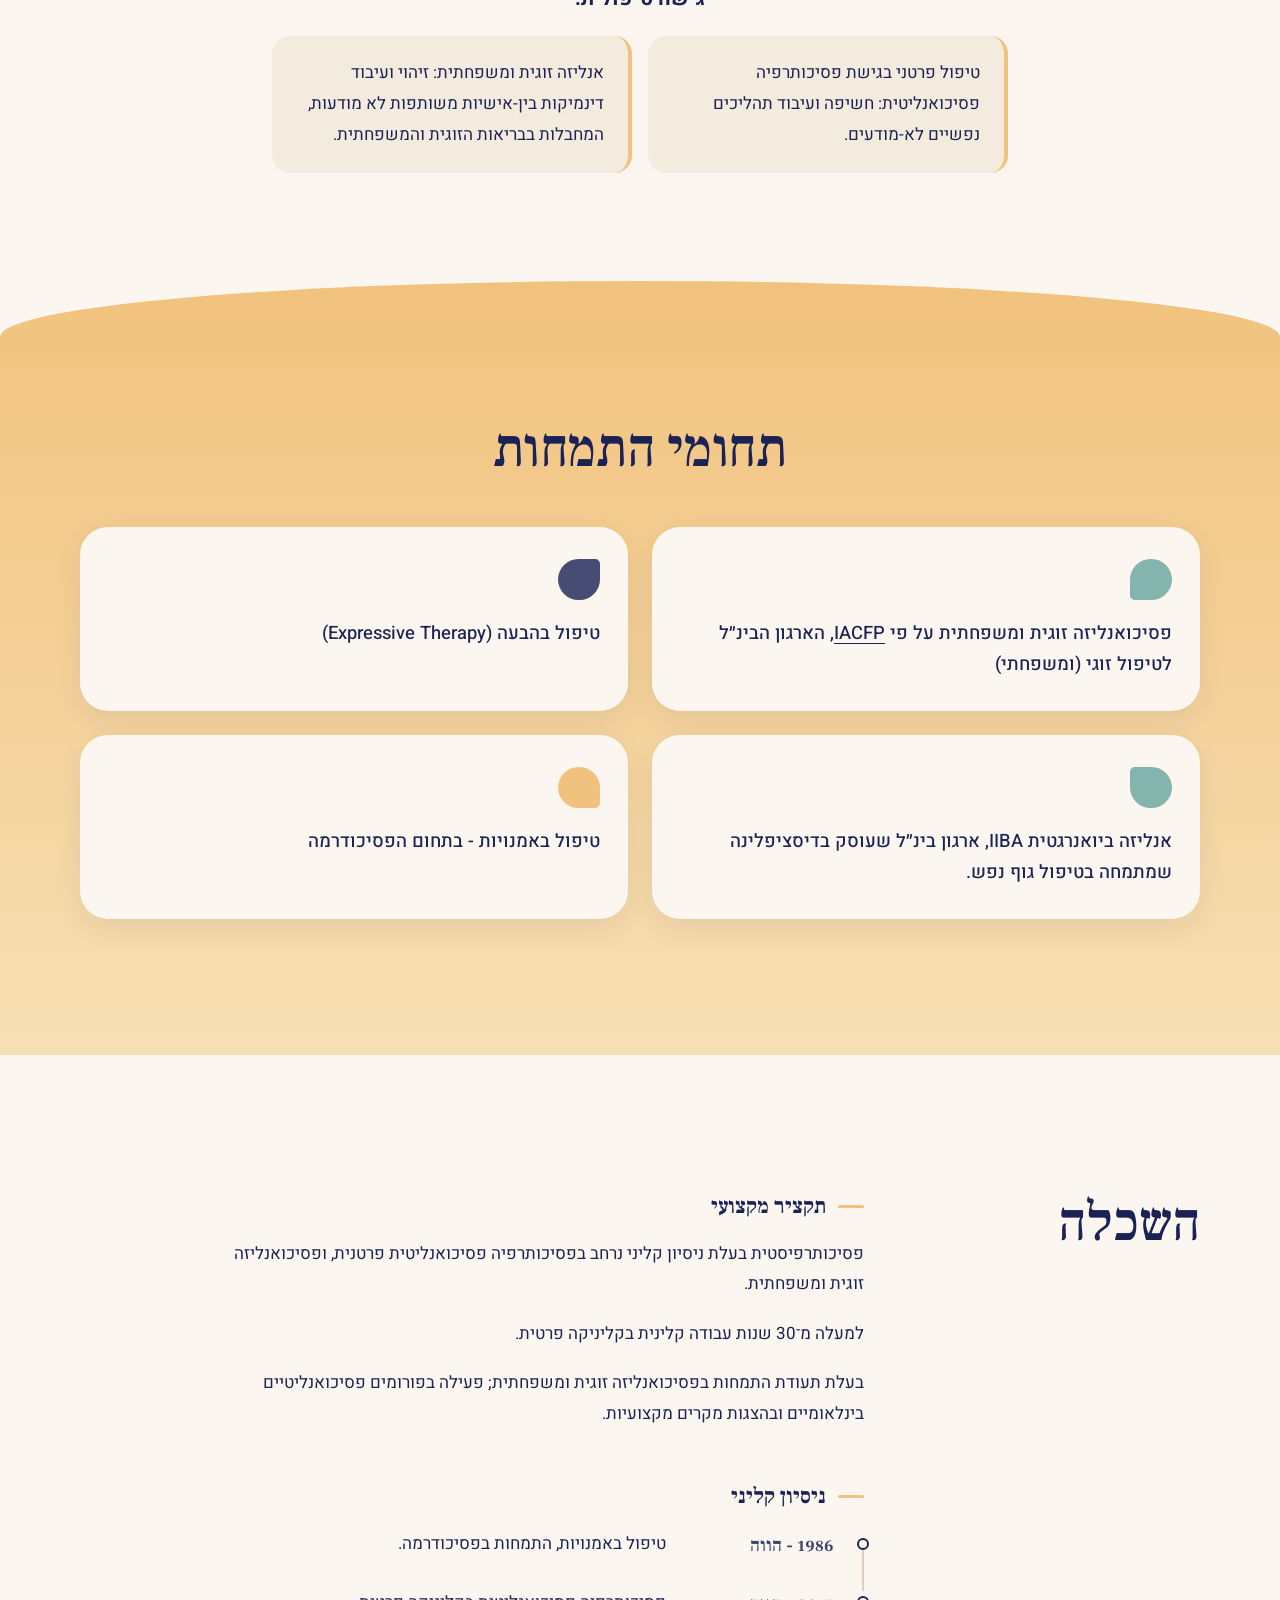
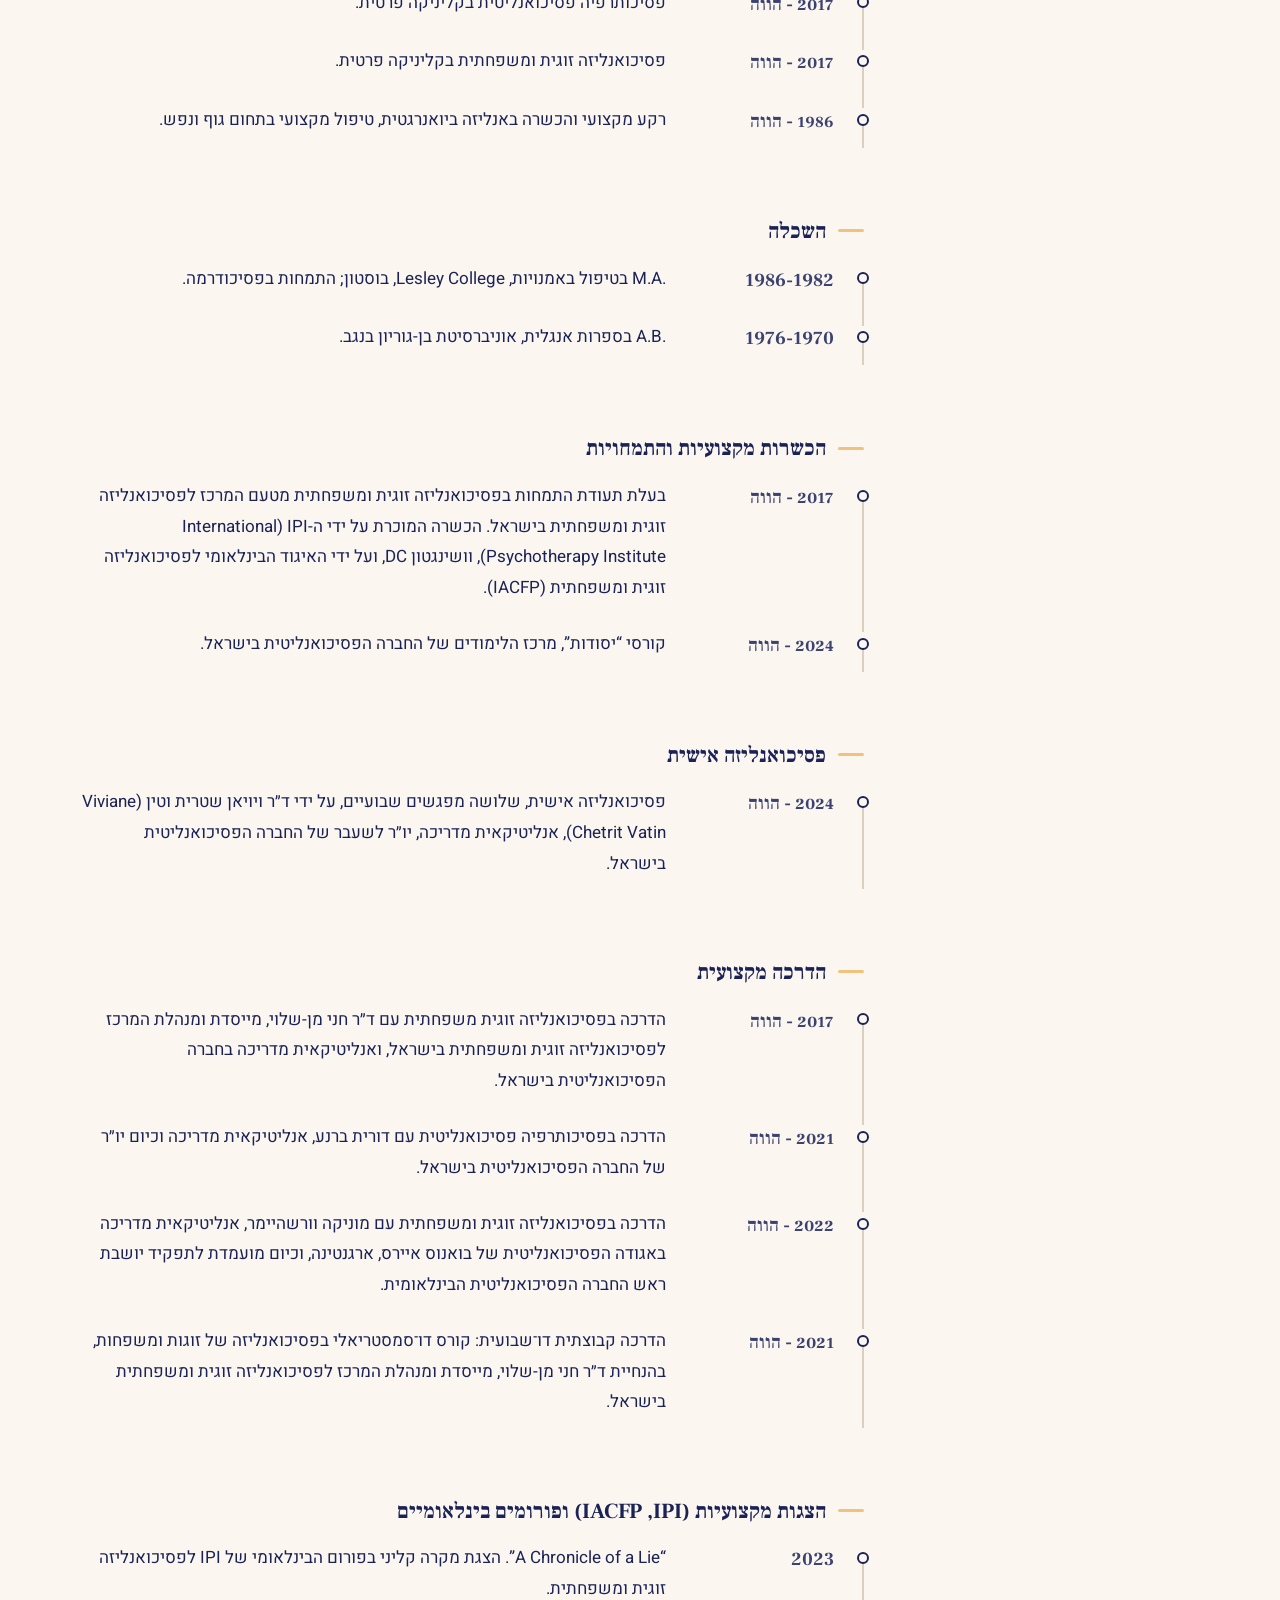
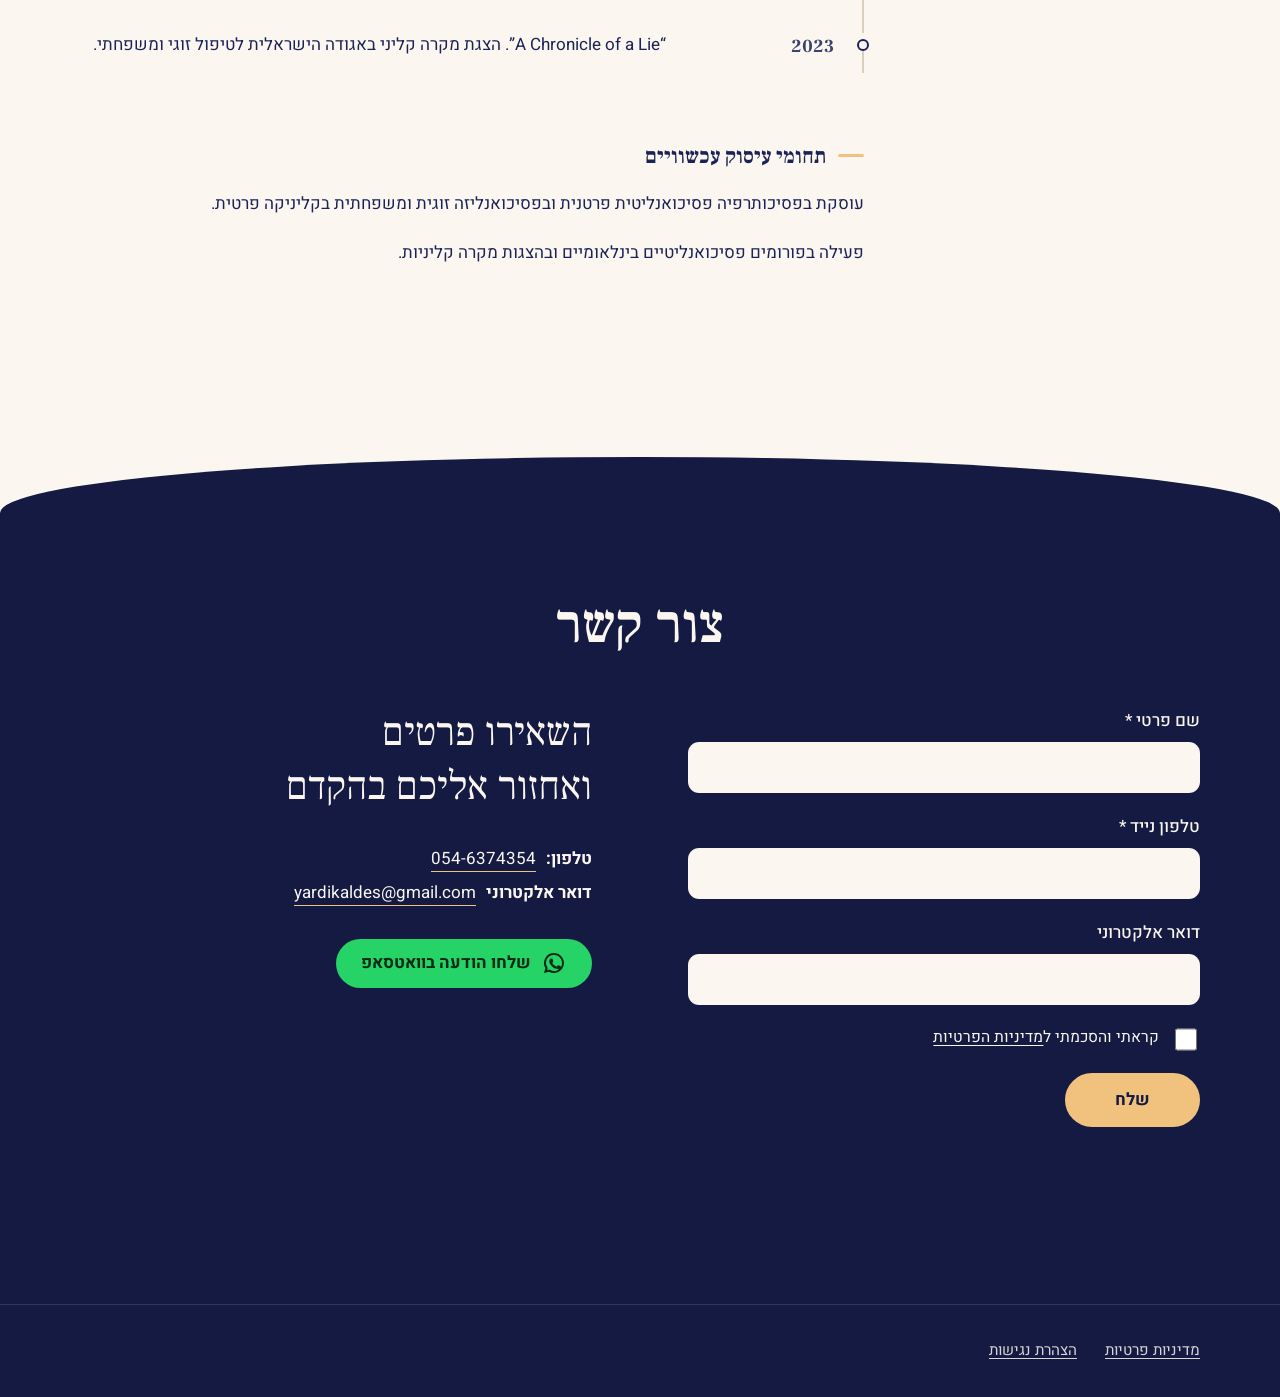
==== commit fcf377e1: "Fix mobile heading wrap and align menu label Wrap education subsection headings in a span so the fle" ====
--- a/index.html
+++ b/index.html
@@ -29,7 +29,7 @@
   <div class="wrap header-inner">
     <a class="brand" href="#home">ירדנה קלדס</a>
     <button class="menu-toggle" type="button" aria-expanded="false" aria-controls="site-nav" data-open="תפריט" data-close="סגירת תפריט"><span class="menu-bars" aria-hidden="true"></span><span class="visually-hidden">תפריט</span></button>
-    <nav id="site-nav" class="site-nav" aria-label="ניווט ראשי"><ul><li><a href="#home">בית</a></li><li><a href="#education">השכלה</a></li><li><a href="#specialties">תחומי טיפול</a></li><li><a href="#contact">צור קשר</a></li></ul></nav>
+    <nav id="site-nav" class="site-nav" aria-label="ניווט ראשי"><ul><li><a href="#home">בית</a></li><li><a href="#education">השכלה</a></li><li><a href="#specialties">תחומי התמחות</a></li><li><a href="#contact">צור קשר</a></li></ul></nav>
   </div>
 </header>
 <main id="main">
@@ -72,14 +72,14 @@
     <div class="wrap edu-layout">
       <div class="edu-head"><h2 id="edu-title">השכלה</h2></div>
       <div class="edu-body">
-      <div class="edu-block reveal"><h3>תקציר מקצועי</h3><p>פסיכותרפיסטית בעלת ניסיון קליני נרחב בפסיכותרפיה פסיכואנליטית פרטנית, ופסיכואנליזה זוגית ומשפחתית.</p><p>למעלה מ־30 שנות עבודה קלינית בקליניקה פרטית.</p><p>בעלת תעודת התמחות בפסיכואנליזה זוגית ומשפחתית; פעילה בפורומים פסיכואנליטיים בינלאומיים ובהצגות מקרים מקצועיות.</p></div>
-      <div class="edu-block reveal"><h3>ניסיון קליני</h3><ol class="timeline"><li><span class="when">1986 - הווה</span><span class="what">טיפול באמנויות, התמחות בפסיכודרמה.</span></li><li><span class="when">2017 - הווה</span><span class="what">פסיכותרפיה פסיכואנליטית בקליניקה פרטית.</span></li><li><span class="when">2017 - הווה</span><span class="what">פסיכואנליזה זוגית ומשפחתית בקליניקה פרטית.</span></li><li><span class="when">1986 - הווה</span><span class="what">רקע מקצועי והכשרה באנליזה ביואנרגטית, טיפול מקצועי בתחום גוף ונפש.</span></li></ol></div>
-      <div class="edu-block reveal"><h3>השכלה</h3><ol class="timeline"><li><span class="when"><bdi dir="ltr">1986-1982</bdi></span><span class="what"><bdi dir="ltr">M.A.</bdi> בטיפול באמנויות, <bdi dir="ltr">Lesley College</bdi>, בוסטון; התמחות בפסיכודרמה.</span></li><li><span class="when"><bdi dir="ltr">1976-1970</bdi></span><span class="what"><bdi dir="ltr">A.B.</bdi> בספרות אנגלית, אוניברסיטת בן-גוריון בנגב.</span></li></ol></div>
-      <div class="edu-block reveal"><h3>הכשרות מקצועיות והתמחויות</h3><ol class="timeline"><li><span class="when">2017 - הווה</span><span class="what">בעלת תעודת התמחות בפסיכואנליזה זוגית ומשפחתית מטעם המרכז לפסיכואנליזה זוגית ומשפחתית בישראל. הכשרה המוכרת על ידי ה-<bdi dir="ltr">IPI</bdi> (<bdi dir="ltr">International Psychotherapy Institute</bdi>), וושינגטון <bdi dir="ltr">DC</bdi>, ועל ידי האיגוד הבינלאומי לפסיכואנליזה זוגית ומשפחתית (<bdi dir="ltr">IACFP</bdi>).</span></li><li><span class="when">2024 - הווה</span><span class="what">קורסי “יסודות”, מרכז הלימודים של החברה הפסיכואנליטית בישראל.</span></li></ol></div>
-      <div class="edu-block reveal"><h3>פסיכואנליזה אישית</h3><ol class="timeline"><li><span class="when">2024 - הווה</span><span class="what">פסיכואנליזה אישית, שלושה מפגשים שבועיים, על ידי ד״ר ויויאן שטרית וטין (<bdi dir="ltr">Viviane Chetrit Vatin</bdi>), אנליטיקאית מדריכה, יו״ר לשעבר של החברה הפסיכואנליטית בישראל.</span></li></ol></div>
-      <div class="edu-block reveal"><h3>הדרכה מקצועית</h3><ol class="timeline"><li><span class="when">2017 - הווה</span><span class="what">הדרכה בפסיכואנליזה זוגית משפחתית עם ד״ר חני מן-שלוי, מייסדת ומנהלת המרכז לפסיכואנליזה זוגית ומשפחתית בישראל, ואנליטיקאית מדריכה בחברה הפסיכואנליטית בישראל.</span></li><li><span class="when">2021 - הווה</span><span class="what">הדרכה בפסיכותרפיה פסיכואנליטית עם דורית ברנע, אנליטיקאית מדריכה וכיום יו״ר של החברה הפסיכואנליטית בישראל.</span></li><li><span class="when">2022 - הווה</span><span class="what">הדרכה בפסיכואנליזה זוגית ומשפחתית עם מוניקה וורשהיימר, אנליטיקאית מדריכה באגודה הפסיכואנליטית של בואנוס איירס, ארגנטינה, וכיום מועמדת לתפקיד יושבת ראש החברה הפסיכואנליטית הבינלאומית.</span></li><li><span class="when">2021 - הווה</span><span class="what">הדרכה קבוצתית דו־שבועית: קורס דו־סמסטריאלי בפסיכואנליזה של זוגות ומשפחות, בהנחיית ד״ר חני מן-שלוי, מייסדת ומנהלת המרכז לפסיכואנליזה זוגית ומשפחתית בישראל.</span></li></ol></div>
-      <div class="edu-block reveal"><h3>הצגות מקצועיות (<bdi dir="ltr">IPI</bdi>, <bdi dir="ltr">IACFP</bdi>) ופורומים בינלאומיים</h3><ol class="timeline"><li><span class="when">2023</span><span class="what">“<bdi dir="ltr">A Chronicle of a Lie</bdi>”. הצגת מקרה קליני בפורום הבינלאומי של <bdi dir="ltr">IPI</bdi> לפסיכואנליזה זוגית ומשפחתית.</span></li><li><span class="when">2023</span><span class="what">“<bdi dir="ltr">A Chronicle of a Lie</bdi>”. הצגת מקרה קליני באגודה הישראלית לטיפול זוגי ומשפחתי.</span></li></ol></div>
-      <div class="edu-block reveal"><h3>תחומי עיסוק עכשוויים</h3><p>עוסקת בפסיכותרפיה פסיכואנליטית פרטנית ובפסיכואנליזה זוגית ומשפחתית בקליניקה פרטית.</p><p>פעילה בפורומים פסיכואנליטיים בינלאומיים ובהצגות מקרה קליניות.</p></div>
+      <div class="edu-block reveal"><h3><span>תקציר מקצועי</span></h3><p>פסיכותרפיסטית בעלת ניסיון קליני נרחב בפסיכותרפיה פסיכואנליטית פרטנית, ופסיכואנליזה זוגית ומשפחתית.</p><p>למעלה מ־30 שנות עבודה קלינית בקליניקה פרטית.</p><p>בעלת תעודת התמחות בפסיכואנליזה זוגית ומשפחתית; פעילה בפורומים פסיכואנליטיים בינלאומיים ובהצגות מקרים מקצועיות.</p></div>
+      <div class="edu-block reveal"><h3><span>ניסיון קליני</span></h3><ol class="timeline"><li><span class="when">1986 - הווה</span><span class="what">טיפול באמנויות, התמחות בפסיכודרמה.</span></li><li><span class="when">2017 - הווה</span><span class="what">פסיכותרפיה פסיכואנליטית בקליניקה פרטית.</span></li><li><span class="when">2017 - הווה</span><span class="what">פסיכואנליזה זוגית ומשפחתית בקליניקה פרטית.</span></li><li><span class="when">1986 - הווה</span><span class="what">רקע מקצועי והכשרה באנליזה ביואנרגטית, טיפול מקצועי בתחום גוף ונפש.</span></li></ol></div>
+      <div class="edu-block reveal"><h3><span>השכלה</span></h3><ol class="timeline"><li><span class="when"><bdi dir="ltr">1986-1982</bdi></span><span class="what"><bdi dir="ltr">M.A.</bdi> בטיפול באמנויות, <bdi dir="ltr">Lesley College</bdi>, בוסטון; התמחות בפסיכודרמה.</span></li><li><span class="when"><bdi dir="ltr">1976-1970</bdi></span><span class="what"><bdi dir="ltr">A.B.</bdi> בספרות אנגלית, אוניברסיטת בן-גוריון בנגב.</span></li></ol></div>
+      <div class="edu-block reveal"><h3><span>הכשרות מקצועיות והתמחויות</span></h3><ol class="timeline"><li><span class="when">2017 - הווה</span><span class="what">בעלת תעודת התמחות בפסיכואנליזה זוגית ומשפחתית מטעם המרכז לפסיכואנליזה זוגית ומשפחתית בישראל. הכשרה המוכרת על ידי ה-<bdi dir="ltr">IPI</bdi> (<bdi dir="ltr">International Psychotherapy Institute</bdi>), וושינגטון <bdi dir="ltr">DC</bdi>, ועל ידי האיגוד הבינלאומי לפסיכואנליזה זוגית ומשפחתית (<bdi dir="ltr">IACFP</bdi>).</span></li><li><span class="when">2024 - הווה</span><span class="what">קורסי “יסודות”, מרכז הלימודים של החברה הפסיכואנליטית בישראל.</span></li></ol></div>
+      <div class="edu-block reveal"><h3><span>פסיכואנליזה אישית</span></h3><ol class="timeline"><li><span class="when">2024 - הווה</span><span class="what">פסיכואנליזה אישית, שלושה מפגשים שבועיים, על ידי ד״ר ויויאן שטרית וטין (<bdi dir="ltr">Viviane Chetrit Vatin</bdi>), אנליטיקאית מדריכה, יו״ר לשעבר של החברה הפסיכואנליטית בישראל.</span></li></ol></div>
+      <div class="edu-block reveal"><h3><span>הדרכה מקצועית</span></h3><ol class="timeline"><li><span class="when">2017 - הווה</span><span class="what">הדרכה בפסיכואנליזה זוגית משפחתית עם ד״ר חני מן-שלוי, מייסדת ומנהלת המרכז לפסיכואנליזה זוגית ומשפחתית בישראל, ואנליטיקאית מדריכה בחברה הפסיכואנליטית בישראל.</span></li><li><span class="when">2021 - הווה</span><span class="what">הדרכה בפסיכותרפיה פסיכואנליטית עם דורית ברנע, אנליטיקאית מדריכה וכיום יו״ר של החברה הפסיכואנליטית בישראל.</span></li><li><span class="when">2022 - הווה</span><span class="what">הדרכה בפסיכואנליזה זוגית ומשפחתית עם מוניקה וורשהיימר, אנליטיקאית מדריכה באגודה הפסיכואנליטית של בואנוס איירס, ארגנטינה, וכיום מועמדת לתפקיד יושבת ראש החברה הפסיכואנליטית הבינלאומית.</span></li><li><span class="when">2021 - הווה</span><span class="what">הדרכה קבוצתית דו־שבועית: קורס דו־סמסטריאלי בפסיכואנליזה של זוגות ומשפחות, בהנחיית ד״ר חני מן-שלוי, מייסדת ומנהלת המרכז לפסיכואנליזה זוגית ומשפחתית בישראל.</span></li></ol></div>
+      <div class="edu-block reveal"><h3><span>הצגות מקצועיות (<bdi dir="ltr">IPI</bdi>, <bdi dir="ltr">IACFP</bdi>) ופורומים בינלאומיים</span></h3><ol class="timeline"><li><span class="when">2023</span><span class="what">“<bdi dir="ltr">A Chronicle of a Lie</bdi>”. הצגת מקרה קליני בפורום הבינלאומי של <bdi dir="ltr">IPI</bdi> לפסיכואנליזה זוגית ומשפחתית.</span></li><li><span class="when">2023</span><span class="what">“<bdi dir="ltr">A Chronicle of a Lie</bdi>”. הצגת מקרה קליני באגודה הישראלית לטיפול זוגי ומשפחתי.</span></li></ol></div>
+      <div class="edu-block reveal"><h3><span>תחומי עיסוק עכשוויים</span></h3><p>עוסקת בפסיכותרפיה פסיכואנליטית פרטנית ובפסיכואנליזה זוגית ומשפחתית בקליניקה פרטית.</p><p>פעילה בפורומים פסיכואנליטיים בינלאומיים ובהצגות מקרה קליניות.</p></div>
       </div>
     </div>
   </section>
